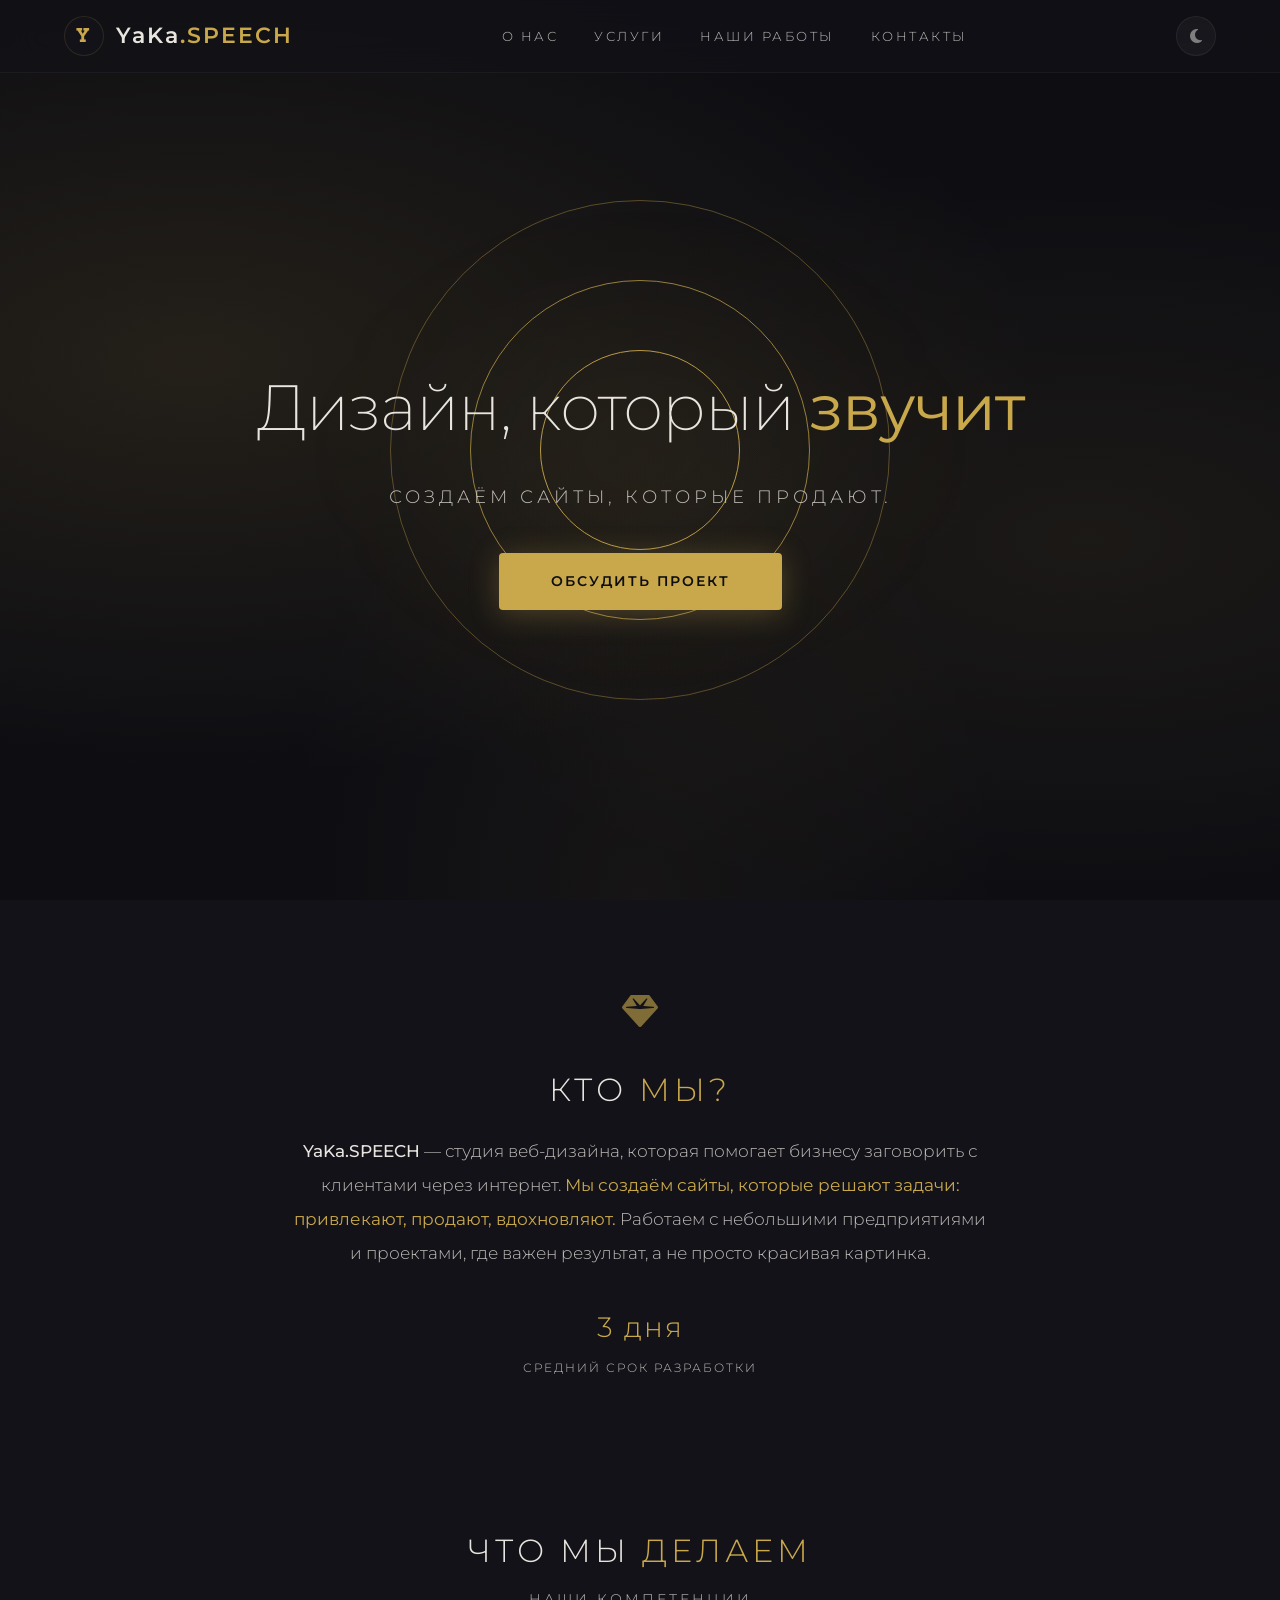
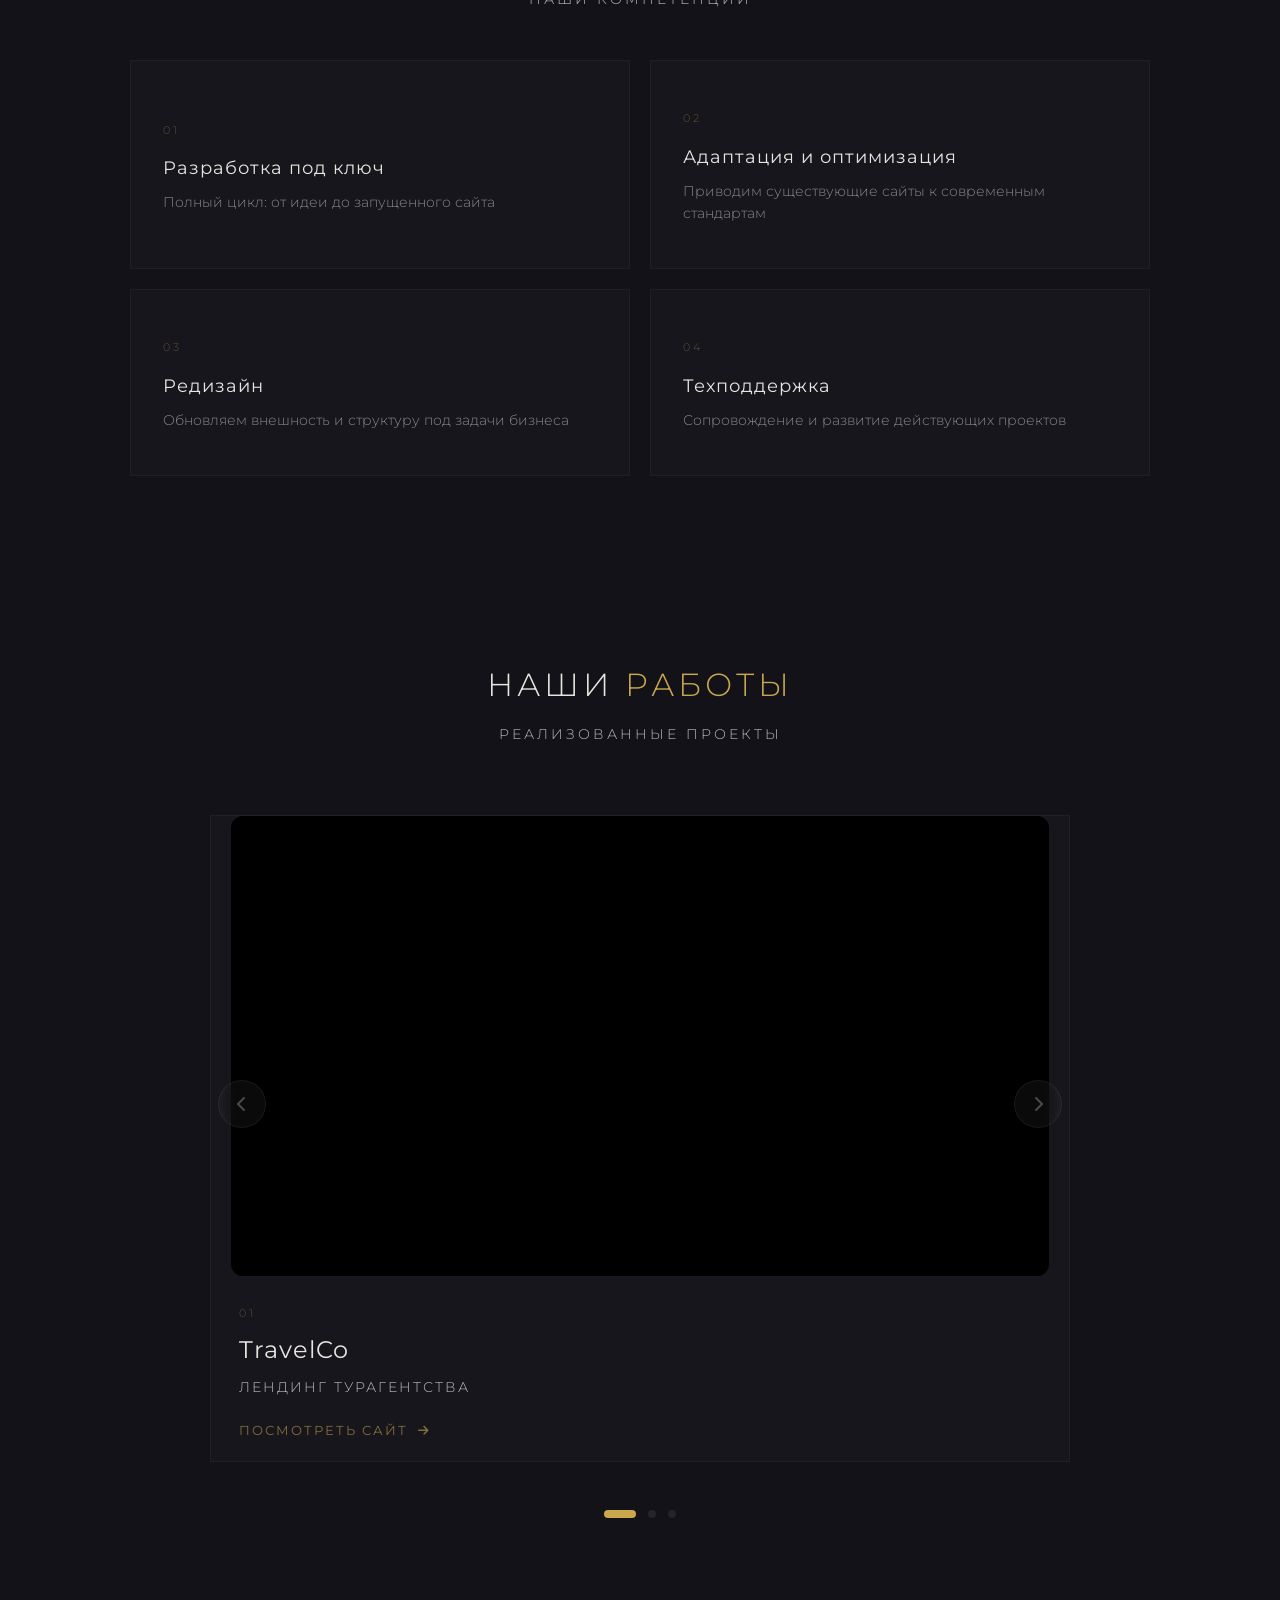
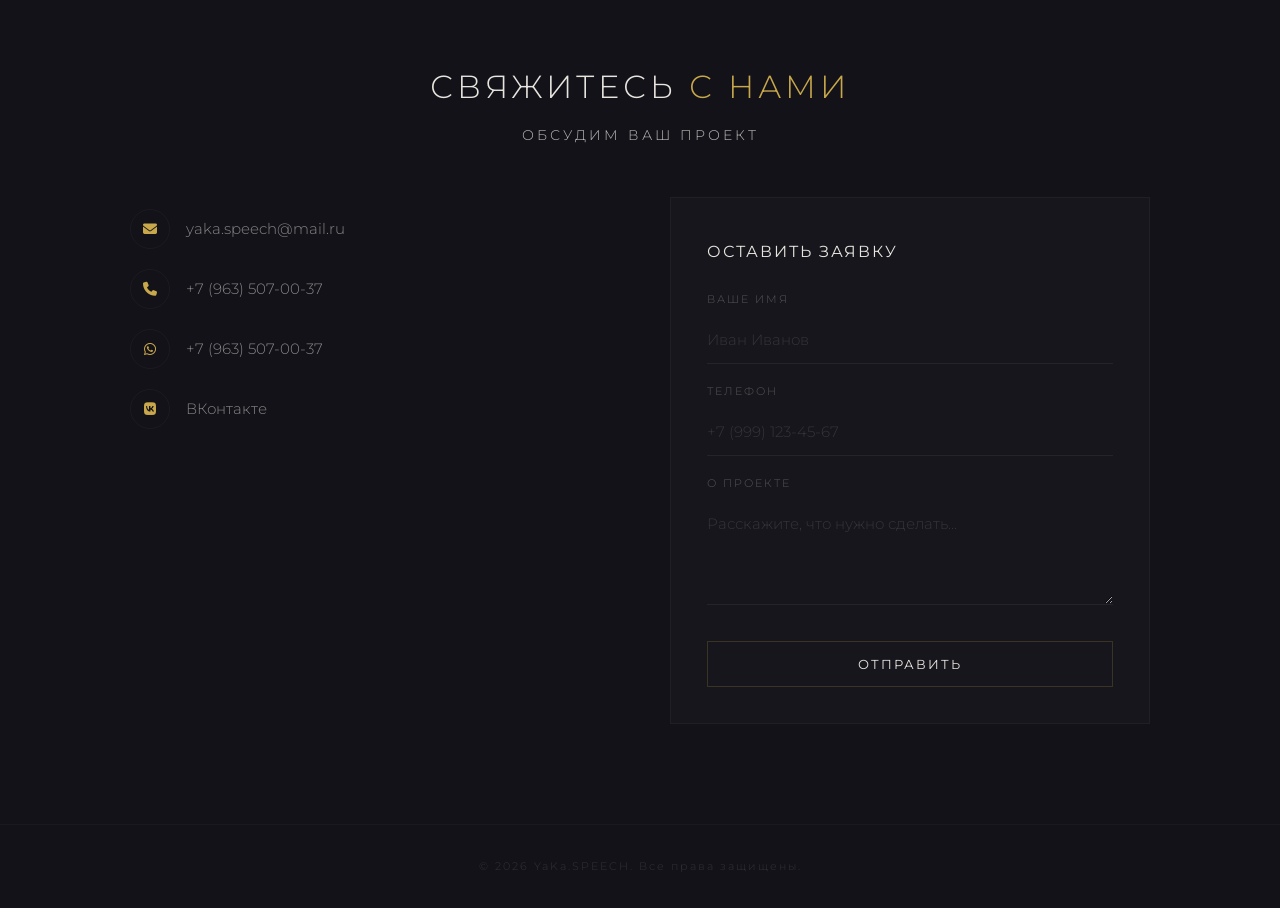
==== index.html @ 1d98a5f7 "Add files via upload" ====
<!DOCTYPE html>
<html lang="ru">
<head>
    <meta charset="utf-8">
    <meta name="viewport" content="width=device-width, initial-scale=1.0">

    <!-- ===== SEO ===== -->
    <title>YaKa.SPEECH — студия веб-разработки. Создаём сайты, которые продают.</title>
    <meta name="description" content="Разработка сайтов под ключ: лендинги, интернет-магазины, корпоративные сайты. Индивидуальный дизайн, адаптация под любые устройства. Работаем по всей России.">

    <!-- ===== FAVICON ===== -->
    <link rel="apple-touch-icon" sizes="180x180" href="apple-touch-icon.png">
    <link rel="icon" type="image/png" sizes="32x32" href="favicon-32x32.png">
    <link rel="icon" type="image/png" sizes="16x16" href="favicon-16x16.png">
    <link rel="manifest" href="site.webmanifest">
    <link rel="mask-icon" href="safari-pinned-tab.svg" color="#c9a84c">
    <meta name="msapplication-TileColor" content="#0b0b0e">
    <meta name="theme-color" content="#0b0b0e">

    <!-- ===== OPEN GRAPH ===== -->
    <meta property="og:title" content="YaKa.SPEECH — студия веб-разработки">
    <meta property="og:description" content="Создаём сайты, которые продают. Разработка под ключ, редизайн, адаптация. Работаем по всей России.">
    <meta property="og:type" content="website">
    <meta property="og:url" content="https://yakaspeech.ru">
    <meta property="og:image" content="og-image.jpg">
    <meta property="og:image:width" content="1200">
    <meta property="og:image:height" content="630">

    <!-- ===== TWITTER CARDS ===== -->
    <meta name="twitter:card" content="summary_large_image">
    <meta name="twitter:title" content="YaKa.SPEECH — студия веб-разработки">
    <meta name="twitter:description" content="Создаём сайты, которые продают. Работаем по всей России.">
    <meta name="twitter:image" content="https://placehold.co/1200x630/0b0b0e/c9a84c?text=YaKa.SPEECH">

    <!-- ===== МИКРОРАЗМЕТКА JSON-LD ===== -->
    <script type="application/ld+json">
    {
        "@context": "https://schema.org",
        "@type": "Organization",
        "name": "YaKa.SPEECH",
        "description": "Студия веб-разработки. Создаём сайты, которые продают.",
        "url": "https://yakaspeech.ru",
        "email": "yaka.speech@mail.ru",
        "telephone": "+7 (999) 123-45-67",
        "address": {
            "@type": "PostalAddress",
            "addressCountry": "RU"
        },
        "areaServed": {
            "@type": "Country",
            "name": "Россия"
        }
    }
    </script>

    <!-- ===== ПОДКЛЮЧАЕМЫЕ СТИЛИ ===== -->
    <link rel="stylesheet" href="style.css">
    <link rel="stylesheet" href="https://cdnjs.cloudflare.com/ajax/libs/font-awesome/6.4.0/css/all.min.css">
    <link href="https://fonts.googleapis.com/css2?family=Montserrat:wght@200;300;400;500;600;700&family=Arvo:wght@400;700&display=swap" rel="stylesheet">
</head>
<body>

    <!-- ===== КНОПКА "НАВЕРХ" ===== -->
    <button class="scroll-top" id="scrollTop" aria-label="Наверх">
        <i class="fas fa-chevron-up" aria-hidden="true"></i>
    </button>

    <!-- ===== НАВИГАЦИЯ ===== -->
    <header class="navbar" role="banner">
        <a href="#" class="logo" aria-label="YaKa.SPEECH — на главную">
            <span class="logo-icon" aria-hidden="true">Y</span>
            <span>YaKa<span class="accent">.SPEECH</span></span>
        </a>

        <nav aria-label="Основная навигация">
            <ul>
                <li><a href="#about">О нас</a></li>
                <li><a href="#services">Услуги</a></li>
                <li><a href="#works">Наши работы</a></li>
                <li><a href="#contact">Контакты</a></li>
            </ul>
        </nav>

        <button class="theme-toggle" id="themeToggle" aria-label="Переключить тему">
            <i class="fas fa-moon" aria-hidden="true"></i>
        </button>
    </header>

    <!-- ===== ГЕРОЙ ===== -->
    <section class="hero" aria-labelledby="hero-title">
    <!-- Декоративные кольца -->
    <span class="ring-1"></span>
    <span class="ring-2"></span>
    <span class="ring-3"></span>
    
    <!-- Контент -->
    <div class="hero-content">
        <h1 id="hero-title">Дизайн, который <span class="accent">звучит</span></h1>
        <p>Создаём сайты, которые продают.</p>
        <a href="#contact" class="btn">Обсудить проект</a>
    </div>
</section>

    <!-- ===== О НАС ===== -->
    <section id="about" aria-labelledby="about-title">
        <div class="about-icon">
            <i class="fas fa-gem" aria-hidden="true"></i>
        </div>
        <h2 id="about-title">Кто <span>мы?</span></h2>
        <p>
            <span>YaKa<span class="accent">.SPEECH</span></span> — студия веб-дизайна, которая помогает бизнесу заговорить с клиентами через интернет. <span class="highlight">Мы создаём сайты, которые решают задачи: привлекают, продают, вдохновляют.</span> Работаем с небольшими предприятиями и проектами, где важен результат, а не просто красивая картинка.
        </p>
        <div class="about-stats">
            <div class="stat-item">
                <span class="stat-number">3 дня</span>
                <span class="stat-label">средний срок разработки</span>
            </div>
        </div>
    </section>

    <!-- ===== УСЛУГИ ===== -->
    <section id="services" aria-labelledby="services-title">
        <h2 class="section-title" id="services-title">Что мы <span>делаем</span></h2>
        <p class="section-subtitle">Наши компетенции</p>

        <div class="services-grid">
            <div class="service-card">
                <span class="card-number">01</span>
                <h3>Разработка под ключ</h3>
                <p>Полный цикл: от идеи до запущенного сайта</p>
            </div>

            <div class="service-card">
                <span class="card-number">02</span>
                <h3>Адаптация и оптимизация</h3>
                <p>Приводим существующие сайты к современным стандартам</p>
            </div>

            <div class="service-card">
                <span class="card-number">03</span>
                <h3>Редизайн</h3>
                <p>Обновляем внешность и структуру под задачи бизнеса</p>
            </div>

            <div class="service-card">
                <span class="card-number">04</span>
                <h3>Техподдержка</h3>
                <p>Сопровождение и развитие действующих проектов</p>
            </div>
        </div>
    </section>

    <!-- ===== ПОРТФОЛИО ===== -->
    <section id="works" aria-labelledby="works-title">
        <h2 class="section-title" id="works-title">Наши <span>работы</span></h2>
        <p class="section-subtitle">Реализованные проекты</p>

        <div class="works-carousel-wrapper">

            <div class="works-carousel">

                <!-- Проект 1: TravelCo -->
                <div class="work-card active" data-index="0">
                    <div class="video-wrapper">
                        <video autoplay muted loop playsinline>
                            <source src="travelco.mp4?v=2" type="video/mp4">
                            <img src="tc.png" alt="TravelCo" style="width:100%;height:100%;object-fit:cover;">
                        </video>
                    </div>
                    <div class="work-content">
                        <span class="work-number">01</span>
                        <h3>TravelCo</h3>
                        <p>Лендинг турагентства</p>
                        <a href="https://travelco-sochi.netlify.app" target="_blank" rel="noopener noreferrer" class="btn-link">
                            Посмотреть сайт <i class="fas fa-arrow-right" aria-hidden="true"></i>
                        </a>
                    </div>
                </div>

                <!-- Проект 2: FitStore -->
                <div class="work-card" data-index="1">
                    <div class="video-wrapper">
                        <video autoplay muted loop playsinline>
                            <source src="fitstore.mp4?v=2" type="video/mp4">
                            <img src="fs.png" alt="FitStore" style="width:100%;height:100%;object-fit:cover;">
                        </video>
                    </div>
                    <div class="work-content">
                        <span class="work-number">02</span>
                        <h3>FitStore</h3>
                        <p>Магазин спортпита</p>
                        <a href="https://fitstore-shop.netlify.app" target="_blank" rel="noopener noreferrer" class="btn-link">
                            Посмотреть сайт <i class="fas fa-arrow-right" aria-hidden="true"></i>
                        </a>
                    </div>
                </div>

                <!-- Проект 3: EDU PRO -->
                <div class="work-card" data-index="2">
                    <div class="video-wrapper">
                        <video autoplay muted loop playsinline>
                            <source src="edupro.mp4?v=2" type="video/mp4">
                            <img src="ep.png" alt="EDU PRO" style="width:100%;height:100%;object-fit:cover;">
                        </video>
                    </div>
                    <div class="work-content">
                        <span class="work-number">03</span>
                        <h3>EDU PRO</h3>
                        <p>Онлайн-школа</p>
                        <a href="https://edupro-school.netlify.app" target="_blank" rel="noopener noreferrer" class="btn-link">
                            Посмотреть сайт <i class="fas fa-arrow-right" aria-hidden="true"></i>
                        </a>
                    </div>
                </div>

            </div>

            <button class="carousel-btn prev" aria-label="Предыдущий проект">
                <i class="fas fa-chevron-left" aria-hidden="true"></i>
            </button>
            <button class="carousel-btn next" aria-label="Следующий проект">
                <i class="fas fa-chevron-right" aria-hidden="true"></i>
            </button>

        </div>

        <div class="carousel-dots" role="tablist" aria-label="Навигация по проектам">
            <span class="dot active" data-index="0" role="tab" aria-label="Проект 1" tabindex="0"></span>
            <span class="dot" data-index="1" role="tab" aria-label="Проект 2" tabindex="0"></span>
            <span class="dot" data-index="2" role="tab" aria-label="Проект 3" tabindex="0"></span>
        </div>
    </section>

    <!-- ===== КОНТАКТЫ ===== -->
    <section id="contact" class="contact-section" aria-labelledby="contact-title">
        <h2 class="section-title" id="contact-title">Свяжитесь <span>с нами</span></h2>
        <p class="section-subtitle">Обсудим ваш проект</p>

        <div class="contact-wrapper">
            <address class="contact-info">
                <div class="contact-item">
                    <i class="fas fa-envelope" aria-hidden="true"></i>
                    <a href="mailto:yaka.speech@mail.ru">yaka.speech@mail.ru</a>
                </div>
                <div class="contact-item">
                    <i class="fas fa-phone" aria-hidden="true"></i>
                    <a href="tel:+79635070037">+7 (963) 507-00-37</a>
                </div>
                <div class="contact-item">
                    <i class="fab fa-whatsapp" aria-hidden="true"></i>
                    <a href="tel:+79635070037">+7 (963) 507-00-37</a>
                </div>
                <div class="contact-item">
                    <i class="fab fa-vk" aria-hidden="true"></i>
                    <a href="https://vk.ru/club241269877" target="_blank" rel="noopener noreferrer">ВКонтакте</a>
                </div>
            </address>

            <div class="contact-form">
                <h3>Оставить заявку</h3>
                <form action="#" method="post" data-netlify="true" novalidate>
                    <input type="hidden" name="form-name" value="contact">
                    <div class="form-group">
                        <label for="name">Ваше имя</label>
                        <input type="text" id="name" name="name" placeholder="Иван Иванов" required>
                    </div>

                    <div class="form-group">
                        <label for="phone">Телефон</label>
                        <input type="tel" id="phone" name="phone" placeholder="+7 (999) 123-45-67" required>
                    </div>

                    <div class="form-group">
                        <label for="message">О проекте</label>
                        <textarea id="message" name="message" placeholder="Расскажите, что нужно сделать..." rows="4"></textarea>
                    </div>

                    <button type="submit" class="btn" id="formSubmit">Отправить</button>
                    <p id="form-success" style="display: none;"></p>
                </form>
            </div>
        </div>
    </section>

    <!-- ===== ФУТЕР ===== -->
    <footer class="footer" role="contentinfo">
        <p>&copy; 2026 YaKa.SPEECH. Все права защищены.</p>
    </footer>

    <!-- ===== СКРИПТЫ ===== -->
    <script src="script.js"></script>
</body>
</html>
---- style.css ----
/* ============================================
   MINIMAL LUXURY — YaKa.SPEECH
   ============================================ */

/* ===== БАЗА ===== */
* {
    margin: 0;
    padding: 0;
    box-sizing: border-box;
}

html {
    scroll-behavior: smooth;
}

body {
    font-family: 'Montserrat', sans-serif;
    background: #121218;
    color: #e8e4de;
    line-height: 1.8;
    -webkit-font-smoothing: antialiased;
    transition: background 0.4s ease, color 0.4s ease;
}

::selection {
    background: #c9a84c;
    color: #121218;
}

/* ===== АНИМАЦИЯ ПОЯВЛЕНИЯ ===== */
section {
    opacity: 0;
    transform: translateY(30px);
    animation: fadeInUp 0.8s ease-out forwards;
}
section:nth-child(2) { animation-delay: 0.1s; }
section:nth-child(3) { animation-delay: 0.2s; }
section:nth-child(4) { animation-delay: 0.3s; }
section:nth-child(5) { animation-delay: 0.4s; }
section:nth-child(6) { animation-delay: 0.5s; }

@keyframes fadeInUp {
    from { opacity: 0; transform: translateY(30px); }
    to { opacity: 1; transform: translateY(0); }
}

/* ===== АКЦЕНТЫ ===== */
.accent {
    color: #c9a84c;
}
.section-title span {
    color: #c9a84c;
}
.section-subtitle {
    font-size: 14px;
    color: rgba(232, 228, 222, 0.3);
    font-weight: 300;
    letter-spacing: 3px;
    margin-bottom: 48px;
    text-transform: uppercase;
    text-align: center;
}

/* ===== КНОПКА "НАВЕРХ" ===== */
.scroll-top {
    position: fixed;
    bottom: 30px;
    right: 30px;
    width: 48px;
    height: 48px;
    border-radius: 50%;
    background: rgba(201, 168, 76, 0.1);
    border: 1px solid rgba(201, 168, 76, 0.2);
    color: #c9a84c;
    font-size: 18px;
    cursor: pointer;
    z-index: 999;
    opacity: 0;
    visibility: hidden;
    transition: all 0.4s ease;
    backdrop-filter: blur(12px);
    display: flex;
    align-items: center;
    justify-content: center;
}
.scroll-top.visible {
    opacity: 1;
    visibility: visible;
}
.scroll-top:hover {
    background: rgba(201, 168, 76, 0.2);
    border-color: #c9a84c;
    transform: translateY(-4px);
    box-shadow: 0 8px 30px rgba(201, 168, 76, 0.15);
}

/* ===== ПЕРЕКЛЮЧАТЕЛЬ ТЕМЫ ===== */
.theme-toggle {
    background: rgba(255, 255, 255, 0.04);
    border: 1px solid rgba(255, 255, 255, 0.06);
    color: rgba(232, 228, 222, 0.5);
    width: 40px;
    height: 40px;
    border-radius: 50%;
    cursor: pointer;
    font-size: 16px;
    transition: all 0.4s ease;
    display: flex;
    align-items: center;
    justify-content: center;
    flex-shrink: 0;
}
.theme-toggle:hover {
    border-color: rgba(201, 168, 76, 0.2);
    color: #e8e4de;
}

/* ===== НАВИГАЦИЯ ===== */
.navbar {
    display: flex;
    justify-content: space-between;
    align-items: center;
    padding: 16px 64px;
    background: rgba(18, 18, 24, 0.5);
    backdrop-filter: blur(20px);
    -webkit-backdrop-filter: blur(20px);
    border-bottom: 1px solid rgba(255, 255, 255, 0.04);
    position: fixed;
    width: 100%;
    top: 0;
    z-index: 1000;
    transition: all 0.4s ease;
}
.navbar.scrolled {
    background: rgba(18, 18, 24, 0.8);
    backdrop-filter: blur(24px);
    -webkit-backdrop-filter: blur(24px);
    border-bottom: 1px solid rgba(201, 168, 76, 0.06);
    box-shadow: 0 4px 40px rgba(0, 0, 0, 0.3);
}

.logo {
    font-size: 22px;
    font-weight: 300;
    color: #e8e4de;
    text-decoration: none;
    display: flex;
    align-items: center;
    gap: 12px;
    letter-spacing: 2px;
}
.logo-icon {
    display: flex;
    align-items: center;
    justify-content: center;
    width: 40px;
    height: 40px;
    background: #121218;
    border-radius: 50%;
    border: 1px solid rgba(201, 168, 76, 0.15);
    font-family: 'Arvo', serif;
    font-size: 18px;
    font-weight: 700;
    color: #c9a84c;
    transition: all 0.3s ease;
    flex-shrink: 0;
}
.logo-icon:hover {
    border-color: rgba(201, 168, 76, 0.4);
    transform: scale(1.05);
}
.logo span {
    font-weight: 600;
}

.navbar ul {
    display: flex;
    list-style: none;
    gap: 36px;
}
.navbar ul li a {
    text-decoration: none;
    color: rgba(232, 228, 222, 0.8);
    font-weight: 300;
    font-size: 13px;
    letter-spacing: 2.5px;
    text-transform: uppercase;
    transition: all 0.3s ease;
    position: relative;
}
.navbar ul li a:hover {
    color: #e8e4de;
}
.navbar ul li a::after {
    content: '';
    position: absolute;
    bottom: -4px;
    left: 50%;
    transform: translateX(-50%);
    width: 0;
    height: 1px;
    background: #c9a84c;
    transition: width 0.3s ease;
}
.navbar ul li a:hover::after {
    width: 100%;
}

/* ===== ГЕРОЙ ===== */
.hero {
    min-height: 100vh;
    display: flex;
    flex-direction: column;
    justify-content: center;
    align-items: center;
    text-align: center;
    padding: 140px 20px 80px;
    position: relative;
    overflow: hidden;
    background: 
        radial-gradient(ellipse at 15% 40%, rgba(201, 168, 76, 0.12) 0%, transparent 55%),
        radial-gradient(ellipse at 85% 60%, rgba(201, 168, 76, 0.08) 0%, transparent 50%),
        radial-gradient(ellipse at 50% 100%, rgba(201, 168, 76, 0.05) 0%, transparent 40%),
        #0d0d12;
}

.hero::before {
    content: '';
    position: absolute;
    top: 50%;
    left: 50%;
    transform: translate(-50%, -50%);
    width: 600px;
    height: 350px;
    background: radial-gradient(ellipse, rgba(201, 168, 76, 0.08) 0%, rgba(201, 168, 76, 0.02) 40%, transparent 70%);
    border-radius: 50%;
    filter: blur(80px);
    z-index: 0;
    animation: heroGlow 6s ease-in-out infinite alternate;
}

@keyframes heroGlow {
    0% { transform: translate(-50%, -50%) scale(1); opacity: 0.5; }
    100% { transform: translate(-50%, -50%) scale(1.5); opacity: 1; }
}

.hero .ring-1,
.hero .ring-2,
.hero .ring-3 {
    position: absolute;
    top: 50%;
    left: 50%;
    transform: translate(-50%, -50%);
    border-radius: 50%;
    z-index: 0;
    pointer-events: none;
}
.hero .ring-1 {
    width: 200px;
    height: 200px;
    border: 1px solid rgba(201, 168, 76, 0.897);
    animation: ringPulse 8s ease-in-out infinite;
}
.hero .ring-2 {
    width: 340px;
    height: 340px;
    border: 1px solid rgba(201, 168, 76, 0.711);
    animation: ringPulse 12s ease-in-out infinite reverse;
}
.hero .ring-3 {
    width: 500px;
    height: 500px;
    border: 1px solid rgba(201, 168, 76, 0.377);
    animation: ringPulse 16s ease-in-out infinite;
}

@keyframes ringPulse {
    0% { transform: translate(-50%, -50%) scale(0.85); opacity: 0.3; }
    50% { transform: translate(-50%, -50%) scale(1.15); opacity: 0.8; }
    100% { transform: translate(-50%, -50%) scale(0.85); opacity: 0.3; }
}

.hero-content {
    position: relative;
    z-index: 1;
}
.hero h1 {
    font-size: 64px;
    font-weight: 200;
    color: #e8e4de;
    margin-bottom: 16px;
    letter-spacing: -1px;
}
.hero h1 .accent {
    font-weight: 400;
    color: #c9a84c;
}
.hero p {
    font-size: 18px;
    color: rgba(232, 228, 222, 0.8);
    font-weight: 300;
    letter-spacing: 4px;
    text-transform: uppercase;
    margin-bottom: 40px;
}
.hero .btn {
    display: inline-block;
    padding: 16px 52px;
    background: #c9a84c;
    color: #0d0d12;
    text-decoration: none;
    font-weight: 600;
    letter-spacing: 2px;
    font-size: 14px;
    text-transform: uppercase;
    transition: all 0.4s ease;
    border: none;
    cursor: pointer;
    border-radius: 4px;
    box-shadow: 0 4px 30px rgba(201, 168, 76, 0.3);
}

.hero .btn:hover {
    background: #dbb95c;
    color: #0d0d12;
    transform: translateY(-3px);
    box-shadow: 0 8px 50px rgba(201, 168, 76, 0.45);
}

/* ===== О НАС ===== */
#about {
    max-width: 780px;
    margin: 0 auto;
    padding: 80px 40px 60px;
    text-align: center;
}
.about-icon {
    font-size: 36px;
    color: #c9a84c;
    margin-bottom: 16px;
    opacity: 0.6;
}
#about h2 {
    font-size: 32px;
    font-weight: 300;
    color: #e8e4de;
    margin-bottom: 16px;
    letter-spacing: 4px;
    text-transform: uppercase;
}
#about h2 span {
    color: #c9a84c;
}
#about p {
    font-size: 17px;
    color: rgba(232, 228, 222, 0.8);
    font-weight: 300;
    line-height: 2;
}
#about p span {
    font-weight: 500;
    color: #e8e4de;
}
#about .highlight {
    color: #c9a84c;
    font-weight: 400;
}
.section-subtitle {
    color: rgba(232, 228, 222, 0.8);
}
.about-stats {
    display: flex;
    justify-content: center;
    gap: 60px;
    margin-top: 32px;
}
.stat-item {
    text-align: center;
}
.stat-number {
    display: block;
    font-size: 28px;
    font-weight: 300;
    color: #c9a84c;
    letter-spacing: 2px;
}
.stat-label {
    font-size: 12px;
    color: rgba(232, 228, 222, 0.8);
    letter-spacing: 2px;
    text-transform: uppercase;
    font-weight: 300;
}

/* ===== УСЛУГИ ===== */
#services {
    padding: 80px 40px 100px;
    max-width: 1100px;
    margin: 0 auto;
    text-align: center;
}
#services .section-title {
    font-size: 32px;
    font-weight: 300;
    color: #e8e4de;
    letter-spacing: 4px;
    text-transform: uppercase;
    margin-bottom: 8px;
}
.services-grid {
    display: grid;
    grid-template-columns: 1fr 1fr;
    gap: 20px;
    max-width: 1100px;
    margin: 0 auto;
}
.service-card {
    background: rgba(255, 255, 255, 0.02);
    border: 1px solid rgba(255, 255, 255, 0.04);
    padding: 48px 32px 44px;
    text-align: left;
    transition: all 0.5s ease;
    position: relative;
    min-height: 180px;
    display: flex;
    flex-direction: column;
    justify-content: center;
}
.service-card::before {
    content: '';
    position: absolute;
    top: 0;
    left: 0;
    width: 0;
    height: 1px;
    background: #c9a84c;
    transition: width 0.5s ease;
}
.service-card:hover::before {
    width: 60px;
}
.service-card:hover {
    background: rgba(255, 255, 255, 0.04);
    border-color: rgba(201, 168, 76, 0.12);
    transform: translateY(-4px);
}
.service-card .card-number {
    font-size: 11px;
    color: rgba(201, 168, 76, 0.4);
    font-weight: 300;
    letter-spacing: 3px;
    margin-bottom: 12px;
    font-family: 'Montserrat', sans-serif;
}
.service-card h3 {
    font-size: 18px;
    font-weight: 400;
    color: #e8e4de;
    margin-bottom: 6px;
    letter-spacing: 1px;
}
.service-card p {
    font-size: 14px;
    color: rgba(232, 228, 222, 0.55);
    font-weight: 300;
    margin: 0;
    line-height: 1.6;
}

/* ===== ПОРТФОЛИО ===== */
#works {
    padding: 80px 40px 60px;
    text-align: center;
    max-width: 900px;
    margin: 0 auto;
}
#works .section-title {
    font-size: 32px;
    font-weight: 300;
    color: #e8e4de;
    letter-spacing: 4px;
    text-transform: uppercase;
    margin-bottom: 8px;
}
.works-carousel-wrapper {
    position: relative;
    overflow: hidden;
    padding: 20px 0;
    margin: 0 -20px;
}
.works-carousel {
    display: flex;
    transition: transform 0.6s cubic-bezier(0.23, 1, 0.32, 1);
    will-change: transform;
}
.work-card {
    min-width: 100%;
    background: rgba(255, 255, 255, 0.02);
    border: 1px solid rgba(255, 255, 255, 0.04);
    overflow: hidden;
    flex-shrink: 0;
    transition: all 0.5s ease;
    padding: 0 20px;
}
.work-card:hover {
    border-color: rgba(201, 168, 76, 0.12);
}
.video-wrapper {
    width: 100%;
    padding-top: 56.25%;
    position: relative;
    background: #000;
    overflow: hidden;
    border-radius: 12px;
}
.video-wrapper video,
.video-wrapper img {
    position: absolute;
    top: 0;
    left: 0;
    width: 100%;
    height: 100%;
    object-fit: cover;
}
.work-content {
    padding: 28px 8px 16px;
    text-align: left;
}
.work-number {
    font-size: 11px;
    color: rgba(201, 168, 76, 0.4);
    font-weight: 300;
    letter-spacing: 3px;
    text-transform: uppercase;
    display: block;
    margin-bottom: 4px;
}
.work-content h3 {
    font-size: 24px;
    font-weight: 400;
    color: #e8e4de;
    margin: 0 0 4px;
    letter-spacing: 1px;
}
.work-content p {
    font-size: 14px;
    color: rgba(232, 228, 222, 0.8);
    font-weight: 300;
    margin: 0 0 16px;
    letter-spacing: 2px;
    text-transform: uppercase;
}
.btn-link {
    display: inline-flex;
    align-items: center;
    gap: 10px;
    color: rgba(201, 168, 76, 0.6);
    font-size: 13px;
    font-weight: 400;
    text-decoration: none;
    letter-spacing: 2px;
    text-transform: uppercase;
    transition: all 0.3s ease;
}
.btn-link i {
    font-size: 12px;
    transition: transform 0.3s ease;
}
.btn-link:hover {
    color: #c9a84c;
}
.btn-link:hover i {
    transform: translateX(6px);
}

.carousel-btn {
    position: absolute;
    top: 45%;
    transform: translateY(-50%);
    background: rgba(255, 255, 255, 0.04);
    border: 1px solid rgba(255, 255, 255, 0.06);
    width: 48px;
    height: 48px;
    border-radius: 50%;
    font-size: 16px;
    cursor: pointer;
    transition: all 0.4s ease;
    z-index: 10;
    display: flex;
    align-items: center;
    justify-content: center;
    color: rgba(232, 228, 222, 0.3);
    backdrop-filter: blur(10px);
}
.carousel-btn:hover {
    border-color: rgba(201, 168, 76, 0.3);
    color: #e8e4de;
    background: rgba(201, 168, 76, 0.08);
}
.carousel-btn.prev {
    left: 8px;
}
.carousel-btn.next {
    right: 8px;
}

.carousel-dots {
    display: flex;
    justify-content: center;
    gap: 12px;
    margin-top: 28px;
}
.carousel-dots .dot {
    width: 8px;
    height: 8px;
    border-radius: 50%;
    background: rgba(255, 255, 255, 0.08);
    cursor: pointer;
    transition: all 0.5s ease;
}
.carousel-dots .dot.active {
    background: #c9a84c;
    width: 32px;
    border-radius: 4px;
}
.carousel-dots .dot:hover {
    background: rgba(201, 168, 76, 0.3);
}

/* ===== КОНТАКТЫ ===== */
.contact-section {
    padding: 80px 40px 100px;
    max-width: 1100px;
    margin: 0 auto;
}
.contact-section .section-title {
    font-size: 32px;
    font-weight: 300;
    color: #e8e4de;
    letter-spacing: 4px;
    text-transform: uppercase;
    text-align: center;
    margin-bottom: 8px;
}
.contact-wrapper {
    display: grid;
    grid-template-columns: 1fr 1fr;
    gap: 60px;
    margin-top: 40px;
    align-items: start;
}
.contact-info {
    display: flex;
    flex-direction: column;
    gap: 20px;
    padding-top: 12px;
    font-style: normal;
}
.contact-info a {
    color: rgba(232, 228, 222, 0.55);
    text-decoration: none;
    transition: color 0.3s ease;
}
.contact-info a:hover {
    color: #e8e4de;
}
.contact-item {
    display: flex;
    align-items: center;
    gap: 16px;
    font-size: 15px;
    color: rgba(232, 228, 222, 0.55);
    font-weight: 300;
    transition: all 0.3s ease;
}
.contact-item:hover {
    color: #e8e4de;
}
.contact-item i {
    width: 40px;
    height: 40px;
    border: 1px solid rgba(255, 255, 255, 0.04);
    border-radius: 50%;
    display: flex;
    align-items: center;
    justify-content: center;
    font-size: 14px;
    color: #c9a84c;
    flex-shrink: 0;
    transition: all 0.3s ease;
}
.contact-item:hover i {
    border-color: rgba(201, 168, 76, 0.15);
}

.contact-form {
    background: rgba(255, 255, 255, 0.02);
    border: 1px solid rgba(255, 255, 255, 0.04);
    padding: 40px 36px 36px;
}
.contact-form h3 {
    font-size: 16px;
    font-weight: 400;
    color: #e8e4de;
    margin-bottom: 24px;
    letter-spacing: 2px;
    text-transform: uppercase;
}
.form-group {
    margin-bottom: 18px;
}
.form-group label {
    display: block;
    font-size: 11px;
    color: rgba(232, 228, 222, 0.3);
    font-weight: 300;
    letter-spacing: 2px;
    text-transform: uppercase;
    margin-bottom: 6px;
}
.form-group input,
.form-group textarea {
    width: 100%;
    padding: 14px 0;
    background: transparent;
    border: none;
    border-bottom: 1px solid rgba(255, 255, 255, 0.06);
    font-size: 15px;
    font-weight: 300;
    color: #e8e4de;
    font-family: 'Montserrat', sans-serif;
    transition: all 0.4s ease;
}
.form-group input::placeholder,
.form-group textarea::placeholder {
    color: rgba(232, 228, 222, 0.15);
}
.form-group input:focus,
.form-group textarea:focus {
    outline: none;
    border-bottom-color: rgba(201, 168, 76, 0.3);
}
.form-group textarea {
    min-height: 80px;
    resize: vertical;
}
.contact-form .btn {
    width: 100%;
    padding: 14px;
    background: transparent;
    border: 1px solid rgba(201, 168, 76, 0.2);
    color: #e8e4de;
    font-size: 13px;
    font-weight: 400;
    letter-spacing: 2px;
    text-transform: uppercase;
    cursor: pointer;
    transition: all 0.4s ease;
    font-family: 'Montserrat', sans-serif;
    margin-top: 8px;
}
.contact-form .btn:hover {
    background: #c9a84c;
    color: #121218;
    border-color: #c9a84c;
}
#form-success {
    color: #c9a84c;
    text-align: center;
    margin-top: 16px;
    font-size: 14px;
    font-weight: 400;
    letter-spacing: 1px;
    display: none;
    padding: 12px;
    border: 1px solid rgba(201, 168, 76, 0.2);
    border-radius: 8px;
    background: rgba(201, 168, 76, 0.04);
}

/* ===== ФУТЕР ===== */
.footer {
    text-align: center;
    padding: 32px 20px;
    border-top: 1px solid rgba(255, 255, 255, 0.03);
}
.footer p {
    color: rgba(232, 228, 222, 0.15);
    font-size: 11px;
    font-weight: 300;
    letter-spacing: 2px;
}

/* ============================================
   СВЕТЛАЯ ТЕМА
   ============================================ */
body.light-theme {
    background: #e8e4de;
    color: #1a1a1e;
}
body.light-theme .accent {
    color: #a07c2e;
}
body.light-theme .section-title {
    color: #1a1a1e;
}
body.light-theme .section-title span {
    color: #a07c2e;
}
body.light-theme .section-subtitle {
    color: #1a1a1e;
}
body.light-theme .navbar {
    background: rgba(240, 237, 232, 0.9);
    backdrop-filter: blur(20px);
    border-bottom-color: rgba(26, 26, 30, 0.06);
}
body.light-theme .navbar.scrolled {
    background: rgba(240, 237, 232, 0.8);
    border-bottom-color: rgba(160, 124, 46, 0.08);
}
body.light-theme .logo {
    color: #1a1a1e;
}
body.light-theme .logo-icon {
    background: #000000;
    border-color: rgba(160, 124, 46, 0.2);
    color: #a07c2e;
}
body.light-theme .navbar ul li a {
    color: #1a1a1e;
}
body.light-theme .navbar ul li a:hover {
    color: #a07c2e;
}
body.light-theme .navbar ul li a::after {
    background: #a07c2e;
}
body.light-theme .theme-toggle {
    border-color: rgba(26, 26, 30, 0.08);
    color: #1a1a1e;
}
body.light-theme .theme-toggle:hover {
    border-color: rgba(160, 124, 46, 0.3);
    color: #a07c2e;
}
body.light-theme .hero {
    background: 
        radial-gradient(ellipse at 15% 40%, rgba(160, 124, 46, 0.08) 0%, transparent 55%),
        radial-gradient(ellipse at 85% 60%, rgba(160, 124, 46, 0.05) 0%, transparent 50%),
        #f0ede8;
}
body.light-theme .hero::before {
    background: radial-gradient(ellipse, rgba(160, 124, 46, 0.06) 0%, transparent 70%);
}
body.light-theme .hero h1 {
    color: #1a1a1e;
}
body.light-theme .hero p {
    color: #1a1a1e;
}
body.light-theme .hero .btn {
    background: #a07c2e;
    color: #f0ede8;
    box-shadow: 0 4px 30px rgba(160, 124, 46, 0.3);
}

body.light-theme .hero .btn:hover {
    background: #b8923a;
    color: #f0ede8;
    box-shadow: 0 8px 50px rgba(160, 124, 46, 0.45);
}
body.light-theme .hero .ring-1 {
    border-color: rgba(160, 124, 46, 0.925);
}
body.light-theme .hero .ring-2 {
    border-color: rgba(160, 124, 46, 0.789);
}
body.light-theme .hero .ring-3 {
    border-color: rgba(160, 124, 46, 0.527);
}
body.light-theme #about h2 {
    color: #1a1a1e;
}
body.light-theme #about h2 span {
    color: #a07c2e;
}
body.light-theme #about p {
    color: #1a1a1e;
}
body.light-theme #about p span {
    color: #1a1a1e;
}
body.light-theme #about .highlight {
    color: #a07c2e;
}
body.light-theme .stat-number {
    color: #a07c2e;
}
body.light-theme .stat-label {
    color: #1a1a1e;
}
body.light-theme .about-icon {
    color: #a07c2e;
}
body.light-theme .service-card {
    background: rgba(255, 255, 255, 0.3);
    border-color: rgba(26, 26, 30, 0.2);
}
body.light-theme .service-card:hover {
    background: #ffffff;
    border-color: rgba(160, 124, 46, 0.9);
}
body.light-theme #services .section-title {
    color: #1a1a1e;
}
body.light-theme #services .section-title span {
    color: #a07c2e;
}
body.light-theme .service-card h3 {
    color: #1a1a1e;
}
body.light-theme .service-card p {
    color: #1a1a1e;
}
body.light-theme .service-card .card-number {
    color: #a07c2e;
}
body.light-theme .service-card::before {
    background: #a07c2e;
}
body.light-theme .work-card {
    background: rgba(255, 255, 255, 0.6);
    border-color: rgba(26, 26, 30, 0.06);
}
body.light-theme .work-card:hover {
    border-color: rgba(160, 124, 46, 0.15);
}
body.light-theme #works .section-title {
    color: #1a1a1e;
}
body.light-theme #works .section-title span {
    color: #a07c2e;
}
body.light-theme .work-content h3 {
    color: #1a1a1e;
}
body.light-theme .work-content p {
    color: #1a1a1e;
}
body.light-theme .work-number {
    color: #a07c2e;
}
body.light-theme .btn-link {
    color: #a07c2e;
}
body.light-theme .btn-link:hover {
    color: #7a5f23;
}
body.light-theme .carousel-btn {
    border-color: rgba(26, 26, 30, 0.06);
    color: #1a1a1e;
}
body.light-theme .carousel-btn:hover {
    border-color: rgba(160, 124, 46, 0.25);
    color: #a07c2e;
    background: rgba(160, 124, 46, 0.06);
}
body.light-theme .carousel-dots .dot {
    background: rgba(26, 26, 30, 0.1);
}
body.light-theme .carousel-dots .dot.active {
    background: #a07c2e;
}
body.light-theme .contact-info a {
    color: #1a1a1e;
}
body.light-theme .contact-info a:hover {
    color: #a07c2e;
}
body.light-theme .contact-item {
    color: #1a1a1e;
}
body.light-theme .contact-item:hover {
    color: #a07c2e;
}
body.light-theme .contact-item i {
    border-color: rgba(26, 26, 30, 0.06);
    color: #a07c2e;
}
body.light-theme .contact-item:hover i {
    border-color: rgba(160, 124, 46, 0.2);
}
body.light-theme .contact-form {
    background: rgba(255, 255, 255, 0.6);
    border-color: rgba(26, 26, 30, 0.06);
}
body.light-theme .contact-form h3 {
    color: #1a1a1e;
}
body.light-theme .contact-form .form-group label {
    color: #1a1a1e;
}
body.light-theme .contact-form .form-group input,
body.light-theme .contact-form .form-group textarea {
    color: #1a1a1e;
    border-bottom-color: rgba(26, 26, 30, 0.5);
}
body.light-theme .contact-form .form-group input::placeholder,
body.light-theme .contact-form .form-group textarea::placeholder {
    color: rgba(26, 26, 30, 0.4);
}
body.light-theme .contact-form .form-group input:focus,
body.light-theme .contact-form .form-group textarea:focus {
    border-bottom-color: rgba(160, 124, 46, 0.35);
}
body.light-theme .contact-form .btn {
    border-color: rgba(160, 124, 46, 0.9);
    color: #1a1a1e;
}
body.light-theme .contact-form .btn:hover {
    background: #a07c2e;
    color: #f0ede8;
    border-color: #a07c2e;
}
body.light-theme #form-success {
    color: #a07c2e;
    border-color: rgba(160, 124, 46, 0.2);
    background: rgba(160, 124, 46, 0.05);
}
body.light-theme .footer {
    border-top-color: rgba(26, 26, 30, 0.3);
}
body.light-theme .footer p {
    color: #1a1a1e;
}
body.light-theme .scroll-top {
    background: rgba(160, 124, 46, 0.1);
    border-color: rgba(160, 124, 46, 0.2);
    color: #a07c2e;
}
body.light-theme .scroll-top:hover {
    background: rgba(160, 124, 46, 0.2);
    border-color: #a07c2e;
}
/* ============================================
   АДАПТИВ
   ============================================ */

/* Планшеты и маленькие ноутбуки */
@media (max-width: 992px) {
    .navbar {
        padding: 14px 30px;
    }
    .contact-wrapper {
        grid-template-columns: 1fr;
        gap: 40px;
    }
    #services,
    #works,
    .contact-section {
        padding: 60px 24px;
    }
    #about {
        padding: 60px 30px;
    }
    .about-stats {
        gap: 40px;
    }
    .stat-number {
        font-size: 24px;
    }
    .hero h1 {
        font-size: 48px;
    }
    .hero::before {
        width: 450px;
        height: 280px;
    }
    .hero .ring-1 { width: 160px; height: 160px; }
    .hero .ring-2 { width: 280px; height: 280px; }
    .hero .ring-3 { width: 420px; height: 420px; }
}

/* Планшеты вертикальные */
@media (max-width: 768px) {
    .navbar {
        padding: 12px 20px;
        flex-wrap: wrap;
        gap: 10px;
    }
    .navbar ul {
        gap: 16px;
    }
    .navbar ul li a {
        font-size: 10px;
        letter-spacing: 1.5px;
    }
    .logo {
        font-size: 18px;
    }
    .logo-icon {
        width: 34px;
        height: 34px;
        font-size: 15px;
    }
    .hero h1 {
        font-size: 34px;
    }
    .hero p {
        font-size: 14px;
        letter-spacing: 2px;
    }
    .hero .btn {
        padding: 12px 36px;
        font-size: 12px;
    }
    .hero::before {
        width: 350px;
        height: 220px;
        filter: blur(60px);
    }
    .hero .ring-1 { width: 130px; height: 130px; }
    .hero .ring-2 { width: 220px; height: 220px; }
    .hero .ring-3 { width: 340px; height: 340px; }
    .services-grid {
        gap: 12px;
    }
    .service-card {
        padding: 32px 20px 28px;
        min-height: 140px;
    }
    .service-card h3 {
        font-size: 15px;
    }
    .service-card p {
        font-size: 12px;
    }
    .section-title {
        font-size: 26px;
        letter-spacing: 2px;
    }
    .contact-form {
        padding: 28px 20px 24px;
    }
    .works-carousel-wrapper {
        margin: 0 -8px;
    }
    .work-card {
        padding: 0 8px;
    }
    .work-content h3 {
        font-size: 20px;
    }
    .carousel-btn {
        width: 40px;
        height: 40px;
        font-size: 14px;
    }
    .carousel-btn.prev {
        left: 4px;
    }
    .carousel-btn.next {
        right: 4px;
    }
    .about-stats {
        gap: 30px;
        flex-wrap: wrap;
    }
    .stat-number {
        font-size: 22px;
    }
    .scroll-top {
        width: 40px;
        height: 40px;
        font-size: 15px;
        bottom: 20px;
        right: 20px;
    }
    #about {
        padding: 50px 24px;
    }
}

/* Телефоны */
@media (max-width: 576px) {
    .navbar {
        flex-direction: column;
        gap: 8px;
        padding: 10px 16px;
    }
    .navbar ul {
        gap: 12px;
        flex-wrap: wrap;
        justify-content: center;
    }
    .navbar ul li a {
        font-size: 9px;
        letter-spacing: 1px;
    }
    .logo {
        font-size: 16px;
        gap: 8px;
    }
    .logo-icon {
        width: 30px;
        height: 30px;
        font-size: 13px;
    }
    .hero {
        padding: 120px 16px 60px;
    }
    .hero h1 {
        font-size: 28px;
    }
    .hero p {
        font-size: 12px;
        letter-spacing: 1.5px;
        margin-bottom: 28px;
    }
    .hero .btn {
        padding: 10px 28px;
        font-size: 11px;
        letter-spacing: 1.5px;
    }
    .hero::before {
        width: 280px;
        height: 160px;
        filter: blur(40px);
    }
    .hero .ring-1 { width: 100px; height: 100px; }
    .hero .ring-2 { width: 170px; height: 170px; }
    .hero .ring-3 { width: 260px; height: 260px; }
    #about {
        padding: 40px 16px;
    }
    #about h2 {
        font-size: 24px;
        letter-spacing: 2px;
    }
    #about p {
        font-size: 15px;
    }
    .about-icon {
        font-size: 28px;
    }
    .about-stats {
        gap: 20px;
        flex-direction: column;
        align-items: center;
    }
    .stat-number {
        font-size: 20px;
    }
    .stat-label {
        font-size: 10px;
    }
    .services-grid {
        grid-template-columns: 1fr 1fr;
        gap: 10px;
    }
    .service-card {
        padding: 20px 14px 16px;
        min-height: 100px;
    }
    .service-card h3 {
        font-size: 13px;
        letter-spacing: 0.5px;
    }
    .service-card p {
        font-size: 11px;
    }
    .service-card .card-number {
        font-size: 9px;
        margin-bottom: 6px;
    }
    #services,
    #works,
    .contact-section {
        padding: 40px 12px;
    }
    .section-title {
        font-size: 22px;
        letter-spacing: 1.5px;
    }
    .section-subtitle {
        font-size: 11px;
        letter-spacing: 2px;
        margin-bottom: 28px;
    }
    .works-carousel-wrapper {
        margin: 0 -4px;
        padding: 8px 0;
    }
    .work-card {
        padding: 0 4px;
    }
    .work-content h3 {
        font-size: 17px;
    }
    .work-content p {
        font-size: 11px;
        letter-spacing: 1.5px;
    }
    .work-number {
        font-size: 9px;
        letter-spacing: 2px;
    }
    .btn-link {
        font-size: 11px;
        letter-spacing: 1.5px;
        gap: 6px;
    }
    .carousel-btn {
        width: 32px;
        height: 32px;
        font-size: 11px;
        background: rgba(18, 18, 24, 0.7);
        border: 1px solid rgba(255, 255, 255, 0.04);
    }
    .carousel-btn.prev {
        left: 2px;
    }
    .carousel-btn.next {
        right: 2px;
    }
    .carousel-dots {
        gap: 8px;
        margin-top: 20px;
    }
    .carousel-dots .dot {
        width: 6px;
        height: 6px;
    }
    .carousel-dots .dot.active {
        width: 20px;
    }
    .contact-item {
        font-size: 13px;
        gap: 12px;
    }
    .contact-item i {
        width: 34px;
        height: 34px;
        font-size: 12px;
    }
    .contact-form {
        padding: 24px 16px 20px;
    }
    .contact-form .btn {
        font-size: 11px;
        padding: 12px;
    }
    .contact-form h3 {
        font-size: 14px;
        letter-spacing: 1.5px;
    }
    .footer p {
        font-size: 10px;
        letter-spacing: 1.5px;
    }
    .scroll-top {
        width: 36px;
        height: 36px;
        font-size: 13px;
        bottom: 16px;
        right: 16px;
    }
}
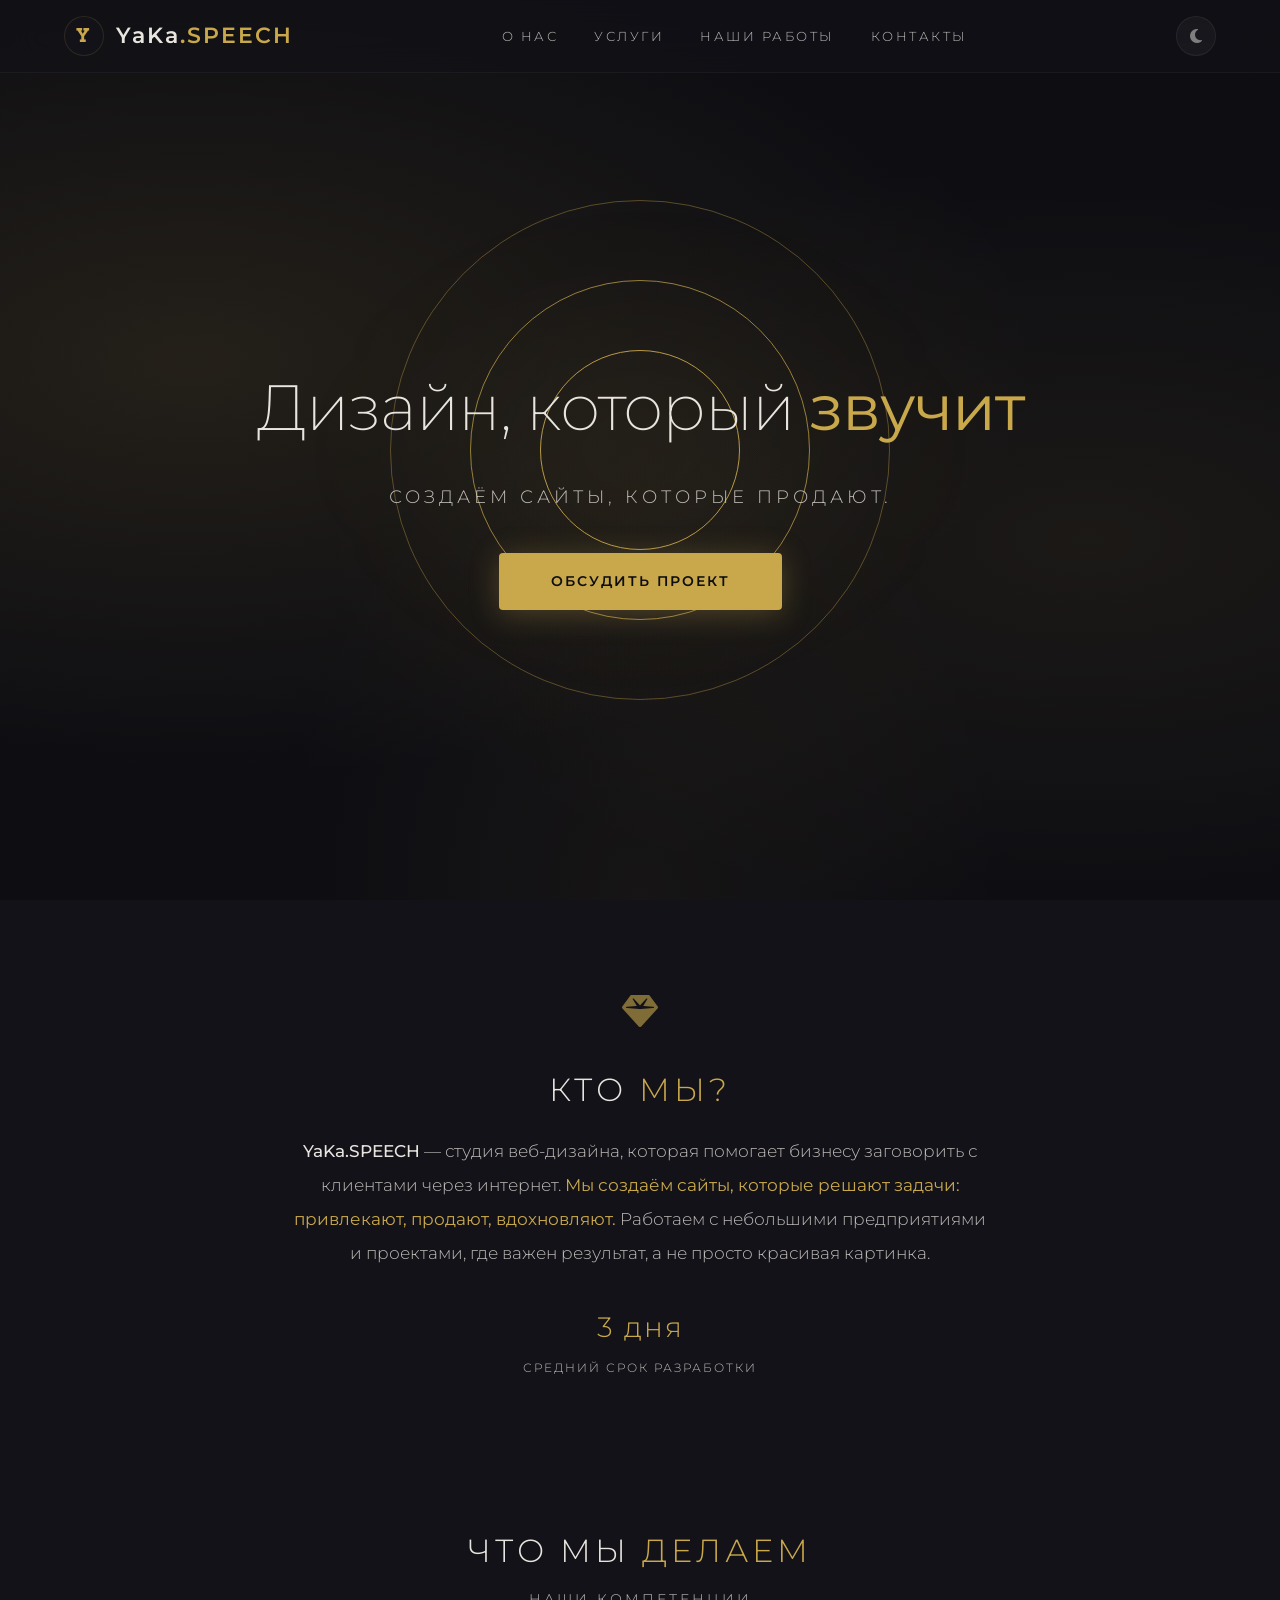
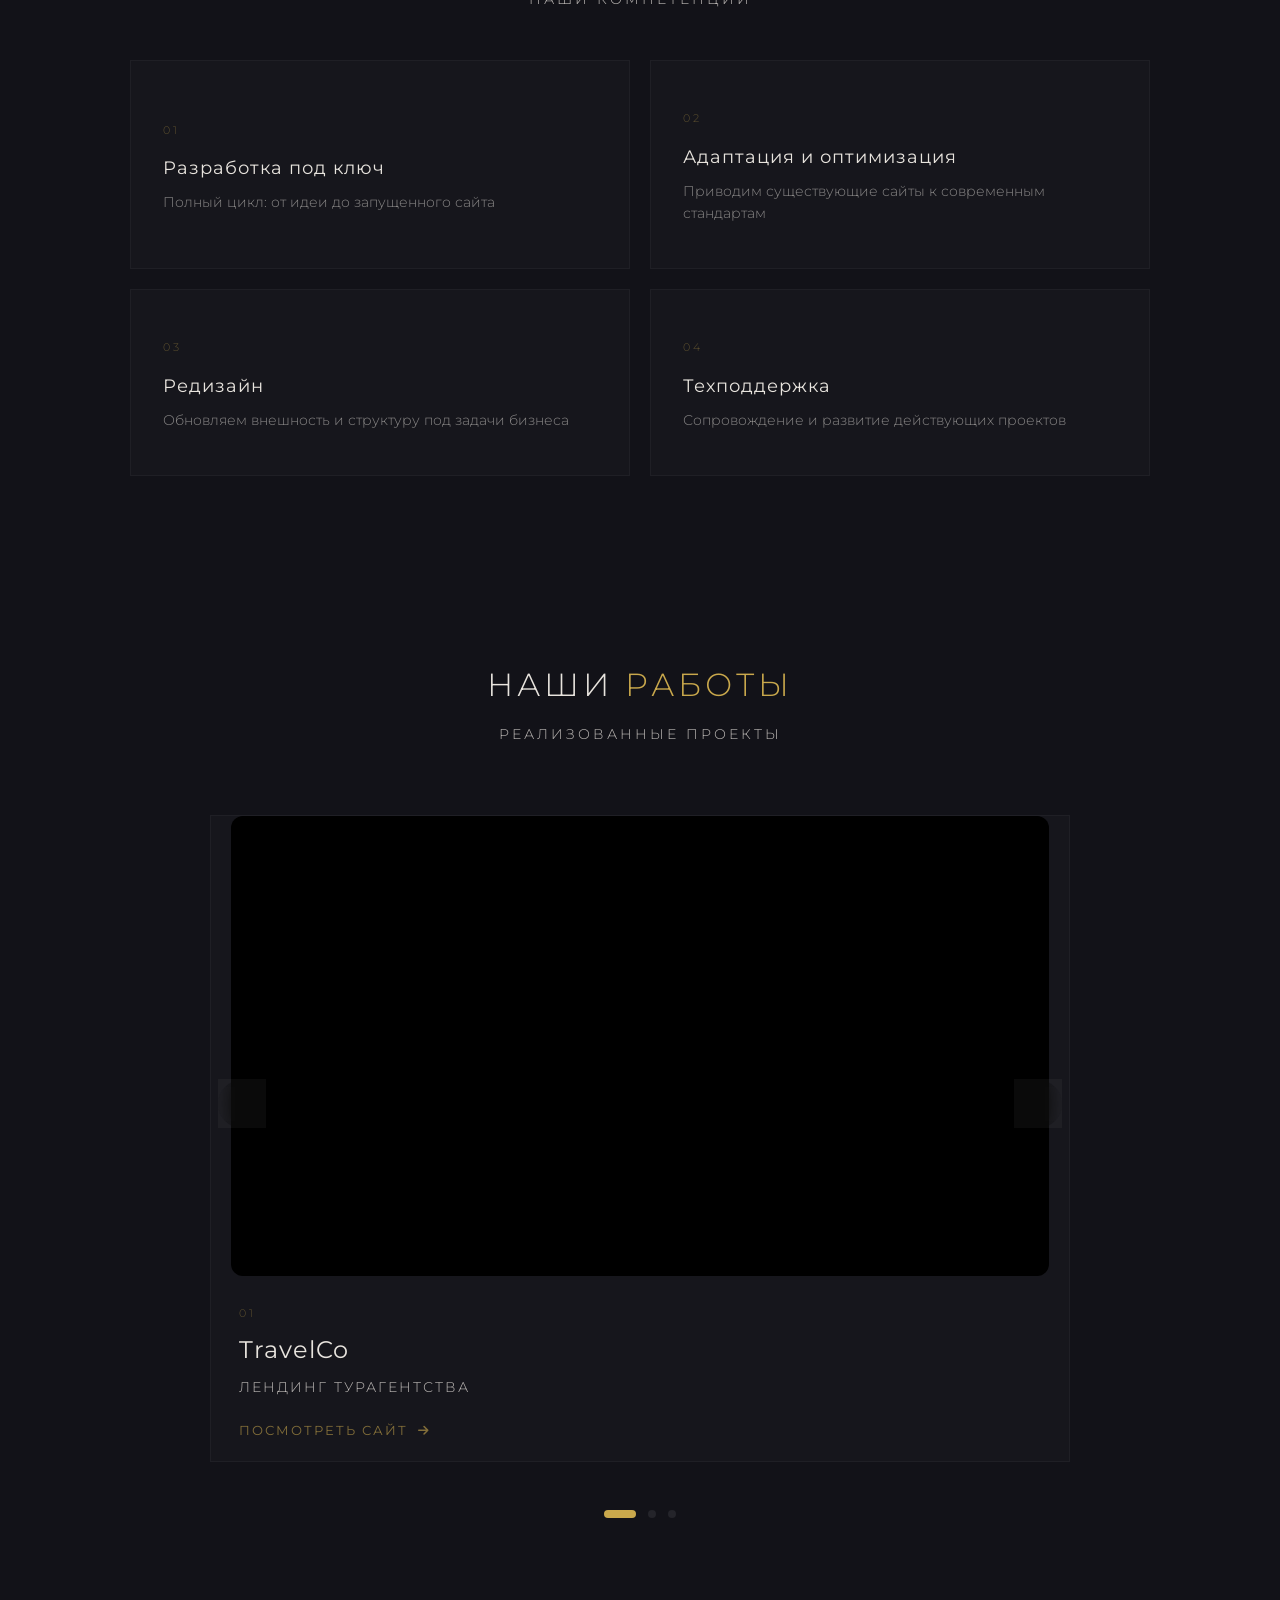
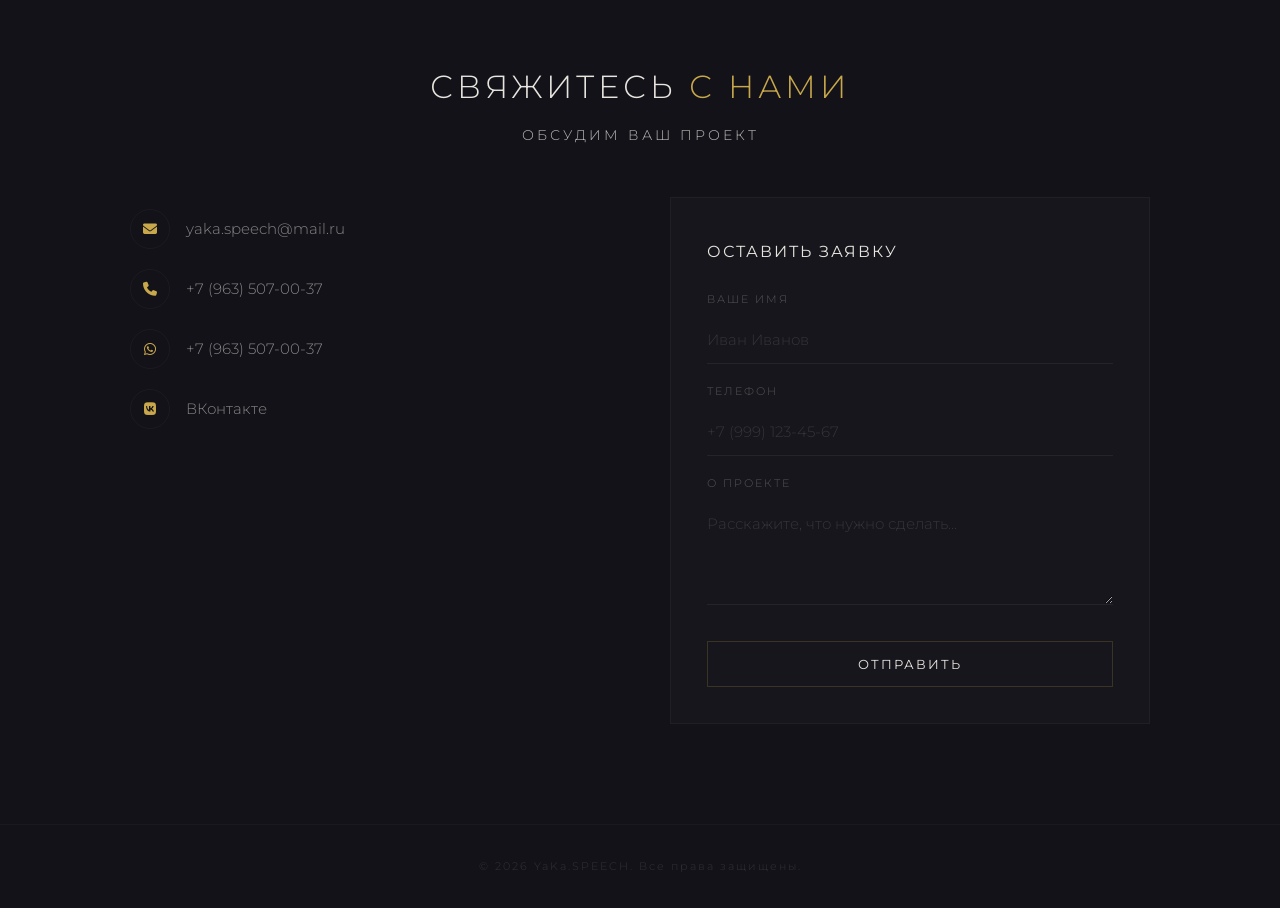
==== commit 04cadf12: "Update index.html  форма" ====
--- a/index.html
+++ b/index.html
@@ -258,7 +258,10 @@
 
             <div class="contact-form">
                 <h3>Оставить заявку</h3>
-                <form action="#" method="post" data-netlify="true" novalidate>
+                <form name="contact" netlify netlify-honeypot="bot-field" novalidate>
+                    <p class="hidden" style="display:none;">
+                        <label>Не заполняйте это поле: <input name="bot-field"></label>
+                    </p>
                     <input type="hidden" name="form-name" value="contact">
                     <div class="form-group">
                         <label for="name">Ваше имя</label>
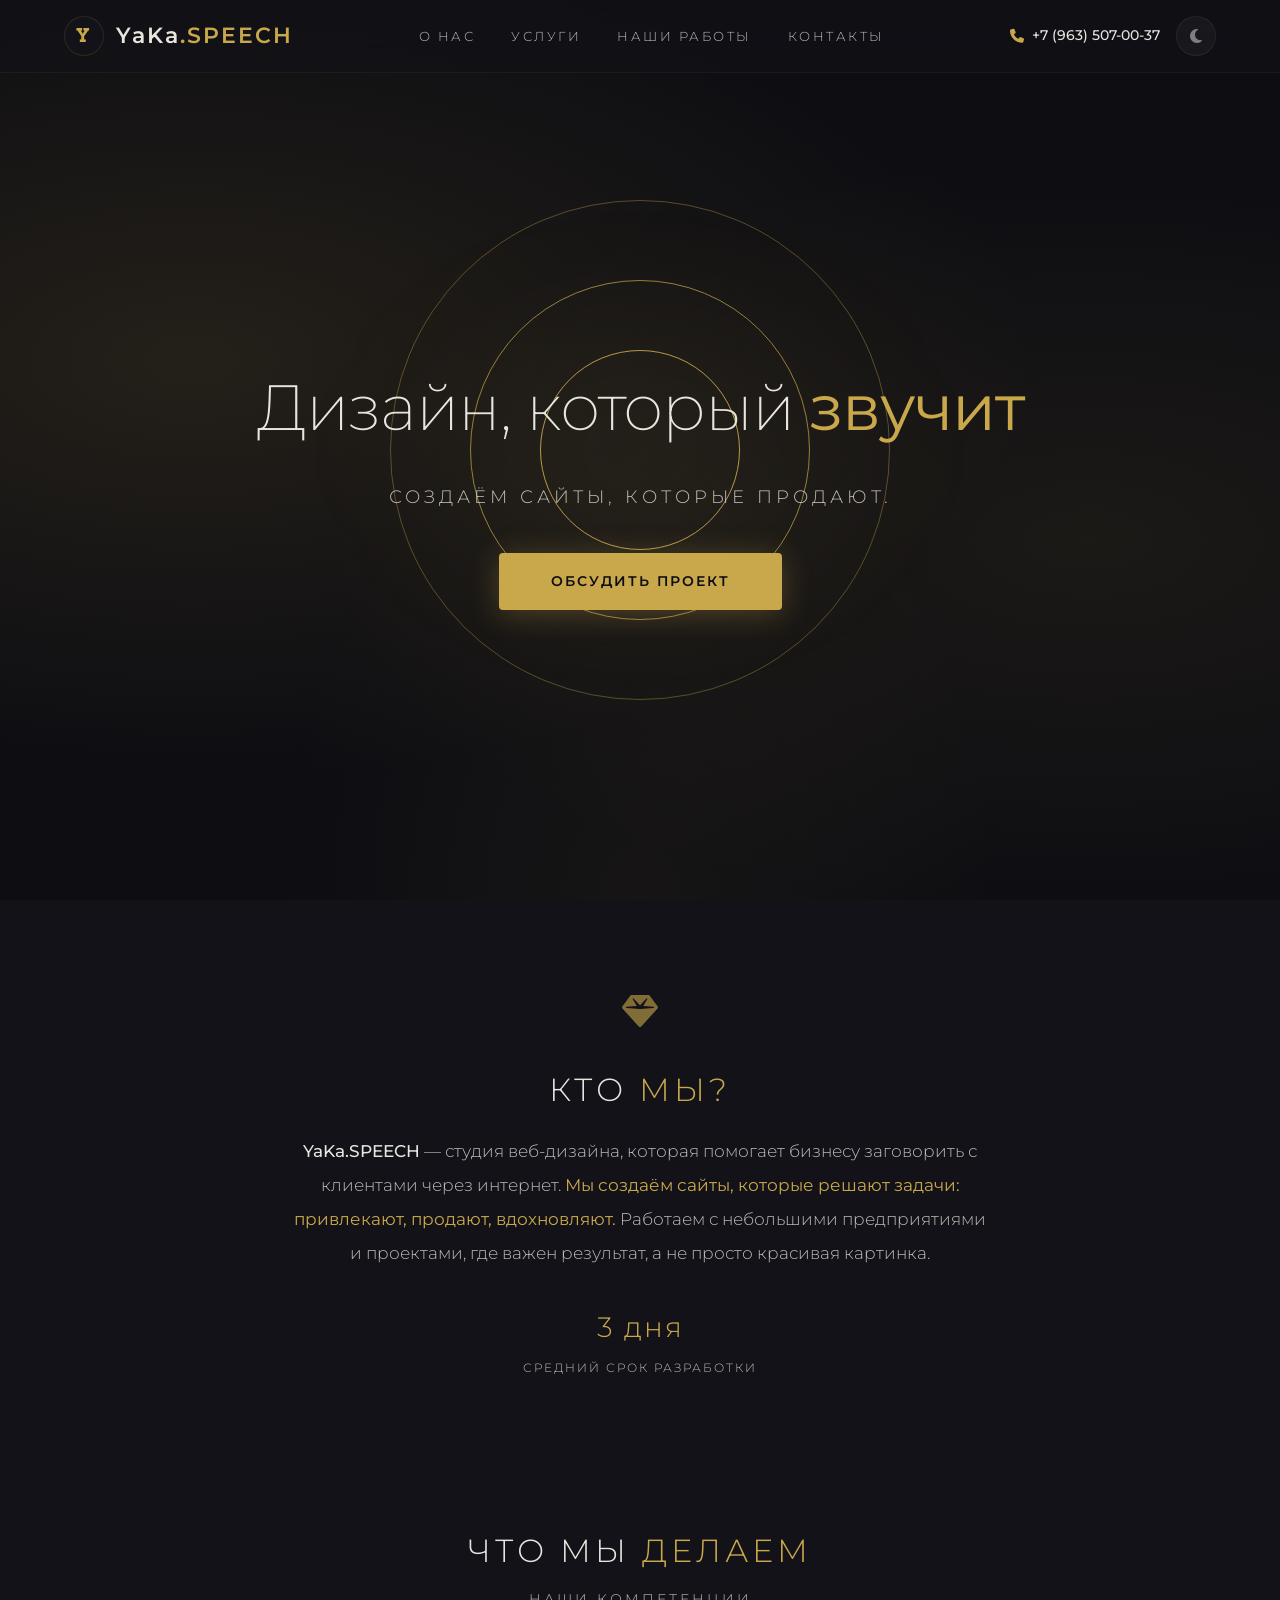
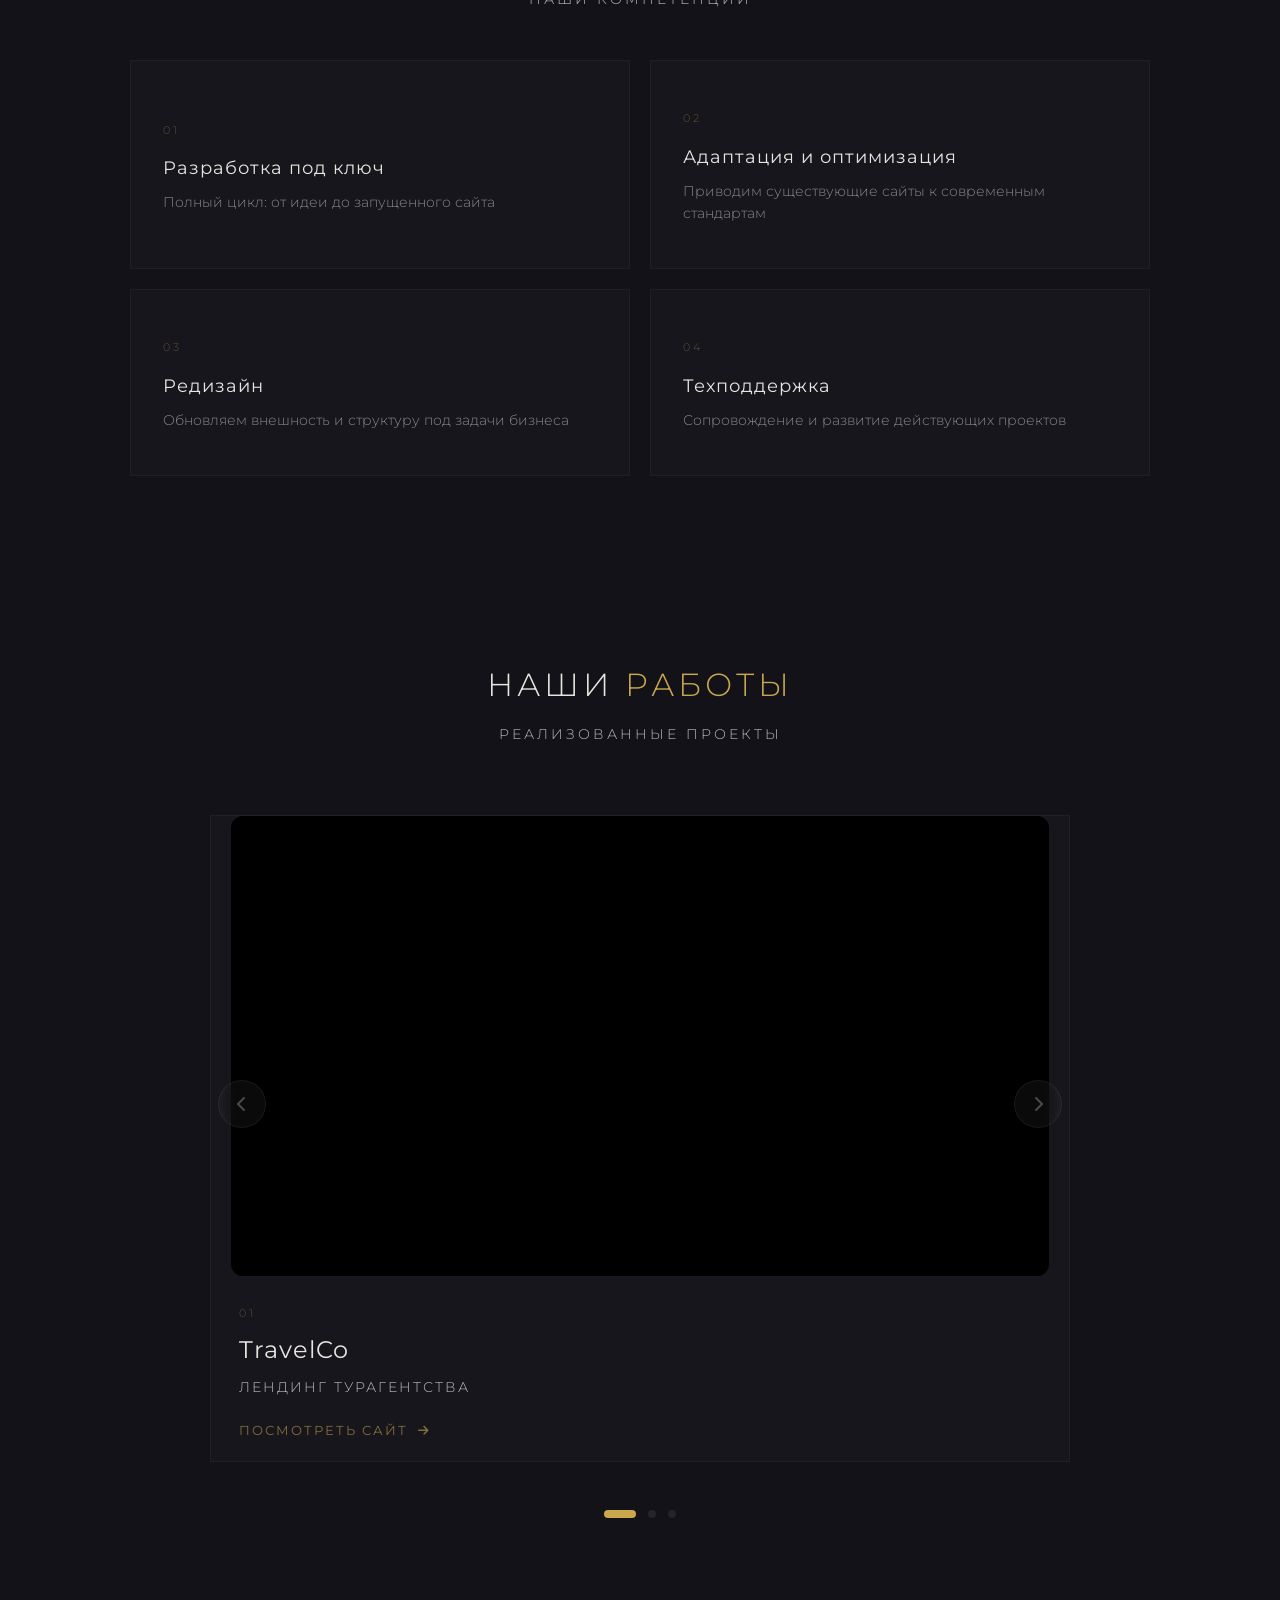
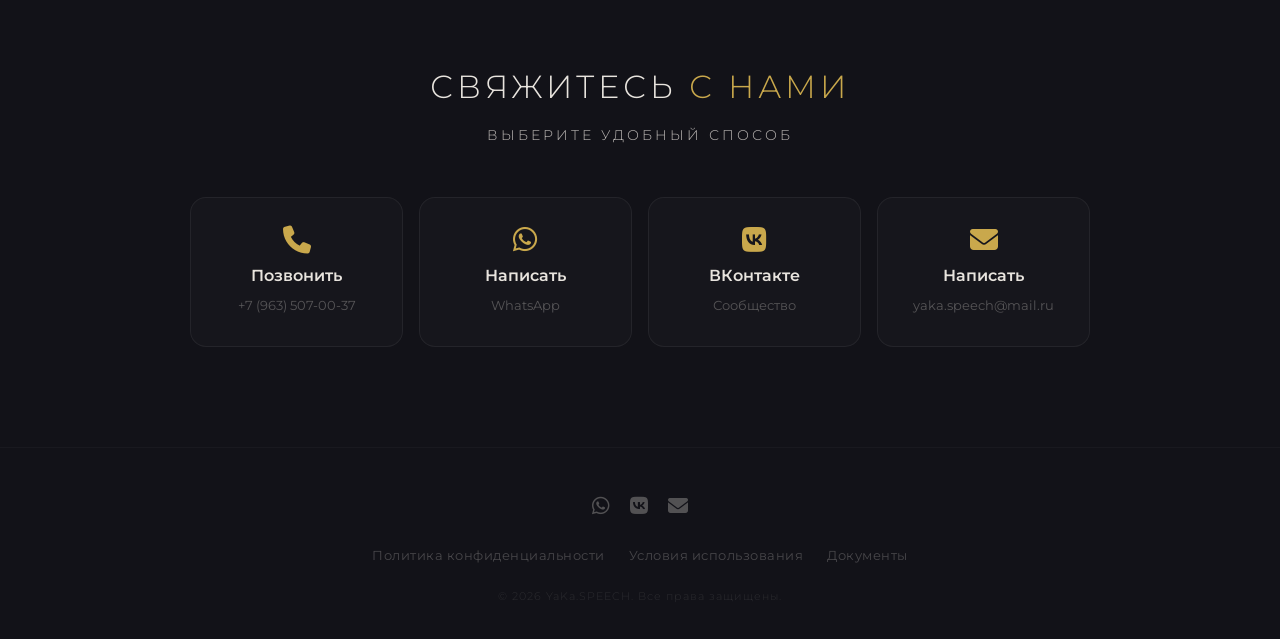
==== commit 7de4d2b2: "обнова 3" ====
--- a/index.html
+++ b/index.html
@@ -5,17 +5,18 @@
     <meta name="viewport" content="width=device-width, initial-scale=1.0">
 
     <!-- ===== SEO ===== -->
-    <title>YaKa.SPEECH — студия веб-разработки. Создаём сайты, которые продают.</title>
-    <meta name="description" content="Разработка сайтов под ключ: лендинги, интернет-магазины, корпоративные сайты. Индивидуальный дизайн, адаптация под любые устройства. Работаем по всей России.">
-
-    <!-- ===== FAVICON ===== -->
-    <link rel="apple-touch-icon" sizes="180x180" href="apple-touch-icon.png">
-    <link rel="icon" type="image/png" sizes="32x32" href="favicon-32x32.png">
-    <link rel="icon" type="image/png" sizes="16x16" href="favicon-16x16.png">
-    <link rel="manifest" href="site.webmanifest">
-    <link rel="mask-icon" href="safari-pinned-tab.svg" color="#c9a84c">
-    <meta name="msapplication-TileColor" content="#0b0b0e">
-    <meta name="theme-color" content="#0b0b0e">
+   <title>YaKa.SPEECH — Разработка сайтов под ключ. Сайты, которые продают.</title>
+<meta name="description" content="Создаём лендинги, интернет-магазины и корпоративные сайты. Индивидуальный дизайн, адаптивность, SEO-база. Работаем по всей России. Гарантия 30 дней. Узнайте стоимость за 1 день!">
+
+   <!-- ===== FAVICON ===== -->
+<link rel="apple-touch-icon" sizes="180x180" href="apple-touch-icon.png">
+<link rel="icon" type="image/png" sizes="32x32" href="favicon-32x32.png">
+<link rel="icon" type="image/png" sizes="16x16" href="favicon-16x16.png">
+<link rel="icon" type="image/png" sizes="120x120" href="favicon-120x120.png">
+<link rel="icon" type="image/svg+xml" href="favicon.svg">
+<link rel="manifest" href="site.webmanifest">
+<meta name="msapplication-TileColor" content="#0b0b0e">
+<meta name="theme-color" content="#0b0b0e"> 
 
     <!-- ===== OPEN GRAPH ===== -->
     <meta property="og:title" content="YaKa.SPEECH — студия веб-разработки">
@@ -34,24 +35,20 @@
 
     <!-- ===== МИКРОРАЗМЕТКА JSON-LD ===== -->
     <script type="application/ld+json">
-    {
-        "@context": "https://schema.org",
+{
+    "@context": "https://schema.org",
+    "@type": "Service",
+    "name": "Разработка сайтов под ключ",
+    "description": "Создаём лендинги, интернет-магазины и корпоративные сайты.",
+    "provider": {
         "@type": "Organization",
         "name": "YaKa.SPEECH",
-        "description": "Студия веб-разработки. Создаём сайты, которые продают.",
-        "url": "https://yakaspeech.ru",
-        "email": "yaka.speech@mail.ru",
-        "telephone": "+7 (999) 123-45-67",
-        "address": {
-            "@type": "PostalAddress",
-            "addressCountry": "RU"
-        },
-        "areaServed": {
-            "@type": "Country",
-            "name": "Россия"
-        }
-    }
-    </script>
+        "url": "https://yakaspeech.netlify.app"
+    },
+    "areaServed": "Россия",
+    "priceRange": "от 15 000 ₽"
+}
+</script>
 
     <!-- ===== ПОДКЛЮЧАЕМЫЕ СТИЛИ ===== -->
     <link rel="stylesheet" href="style.css">
@@ -81,25 +78,28 @@
             </ul>
         </nav>
 
-        <button class="theme-toggle" id="themeToggle" aria-label="Переключить тему">
-            <i class="fas fa-moon" aria-hidden="true"></i>
-        </button>
+        <div class="header-contacts">
+    <a href="tel:+79635070037" class="header-phone">
+        <i class="fas fa-phone" aria-hidden="true"></i>
+        <span>+7 (963) 507-00-37</span>
+    </a>
+    <button class="theme-toggle" id="themeToggle" aria-label="Переключить тему">
+        <i class="fas fa-moon" aria-hidden="true"></i>
+    </button>
+</div>
     </header>
 
     <!-- ===== ГЕРОЙ ===== -->
     <section class="hero" aria-labelledby="hero-title">
-    <!-- Декоративные кольца -->
-    <span class="ring-1"></span>
-    <span class="ring-2"></span>
-    <span class="ring-3"></span>
-    
-    <!-- Контент -->
-    <div class="hero-content">
-        <h1 id="hero-title">Дизайн, который <span class="accent">звучит</span></h1>
-        <p>Создаём сайты, которые продают.</p>
-        <a href="#contact" class="btn">Обсудить проект</a>
-    </div>
-</section>
+        <span class="ring-1"></span>
+        <span class="ring-2"></span>
+        <span class="ring-3"></span>
+        <div class="hero-content">
+            <h1 id="hero-title">Дизайн, который <span class="accent">звучит</span></h1>
+            <p>Создаём сайты, которые продают.</p>
+            <a href="#contact" class="btn">Обсудить проект</a>
+        </div>
+    </section>
 
     <!-- ===== О НАС ===== -->
     <section id="about" aria-labelledby="about-title">
@@ -129,19 +129,16 @@
                 <h3>Разработка под ключ</h3>
                 <p>Полный цикл: от идеи до запущенного сайта</p>
             </div>
-
             <div class="service-card">
                 <span class="card-number">02</span>
                 <h3>Адаптация и оптимизация</h3>
                 <p>Приводим существующие сайты к современным стандартам</p>
             </div>
-
             <div class="service-card">
                 <span class="card-number">03</span>
                 <h3>Редизайн</h3>
                 <p>Обновляем внешность и структуру под задачи бизнеса</p>
             </div>
-
             <div class="service-card">
                 <span class="card-number">04</span>
                 <h3>Техподдержка</h3>
@@ -156,10 +153,7 @@
         <p class="section-subtitle">Реализованные проекты</p>
 
         <div class="works-carousel-wrapper">
-
             <div class="works-carousel">
-
-                <!-- Проект 1: TravelCo -->
                 <div class="work-card active" data-index="0">
                     <div class="video-wrapper">
                         <video autoplay muted loop playsinline>
@@ -176,8 +170,6 @@
                         </a>
                     </div>
                 </div>
-
-                <!-- Проект 2: FitStore -->
                 <div class="work-card" data-index="1">
                     <div class="video-wrapper">
                         <video autoplay muted loop playsinline>
@@ -194,8 +186,6 @@
                         </a>
                     </div>
                 </div>
-
-                <!-- Проект 3: EDU PRO -->
                 <div class="work-card" data-index="2">
                     <div class="video-wrapper">
                         <video autoplay muted loop playsinline>
@@ -212,7 +202,6 @@
                         </a>
                     </div>
                 </div>
-
             </div>
 
             <button class="carousel-btn prev" aria-label="Предыдущий проект">
@@ -221,7 +210,6 @@
             <button class="carousel-btn next" aria-label="Следующий проект">
                 <i class="fas fa-chevron-right" aria-hidden="true"></i>
             </button>
-
         </div>
 
         <div class="carousel-dots" role="tablist" aria-label="Навигация по проектам">
@@ -233,63 +221,54 @@
 
     <!-- ===== КОНТАКТЫ ===== -->
     <section id="contact" class="contact-section" aria-labelledby="contact-title">
-        <h2 class="section-title" id="contact-title">Свяжитесь <span>с нами</span></h2>
-        <p class="section-subtitle">Обсудим ваш проект</p>
-
-        <div class="contact-wrapper">
-            <address class="contact-info">
-                <div class="contact-item">
-                    <i class="fas fa-envelope" aria-hidden="true"></i>
-                    <a href="mailto:yaka.speech@mail.ru">yaka.speech@mail.ru</a>
-                </div>
-                <div class="contact-item">
-                    <i class="fas fa-phone" aria-hidden="true"></i>
-                    <a href="tel:+79635070037">+7 (963) 507-00-37</a>
-                </div>
-                <div class="contact-item">
-                    <i class="fab fa-whatsapp" aria-hidden="true"></i>
-                    <a href="tel:+79635070037">+7 (963) 507-00-37</a>
-                </div>
-                <div class="contact-item">
-                    <i class="fab fa-vk" aria-hidden="true"></i>
-                    <a href="https://vk.ru/club241269877" target="_blank" rel="noopener noreferrer">ВКонтакте</a>
-                </div>
-            </address>
-
-            <div class="contact-form">
-                <h3>Оставить заявку</h3>
-                <form name="contact" netlify netlify-honeypot="bot-field" novalidate>
-                    <p class="hidden" style="display:none;">
-                        <label>Не заполняйте это поле: <input name="bot-field"></label>
-                    </p>
-                    <input type="hidden" name="form-name" value="contact">
-                    <div class="form-group">
-                        <label for="name">Ваше имя</label>
-                        <input type="text" id="name" name="name" placeholder="Иван Иванов" required>
-                    </div>
-
-                    <div class="form-group">
-                        <label for="phone">Телефон</label>
-                        <input type="tel" id="phone" name="phone" placeholder="+7 (999) 123-45-67" required>
-                    </div>
-
-                    <div class="form-group">
-                        <label for="message">О проекте</label>
-                        <textarea id="message" name="message" placeholder="Расскажите, что нужно сделать..." rows="4"></textarea>
-                    </div>
-
-                    <button type="submit" class="btn" id="formSubmit">Отправить</button>
-                    <p id="form-success" style="display: none;"></p>
-                </form>
-            </div>
-        </div>
-    </section>
-
-    <!-- ===== ФУТЕР ===== -->
+    <h2 class="section-title" id="contact-title">Свяжитесь <span>с нами</span></h2>
+    <p class="section-subtitle">Выберите удобный способ</p>
+
+    <div class="contact-buttons">
+        <a href="tel:+79635070037" class="contact-btn phone">
+            <i class="fas fa-phone" aria-hidden="true"></i>
+            <span>Позвонить</span>
+            <small>+7 (963) 507-00-37</small>
+        </a>
+        <a href="https://wa.me/79635070037" target="_blank" rel="noopener noreferrer" class="contact-btn whatsapp">
+            <i class="fab fa-whatsapp" aria-hidden="true"></i>
+            <span>Написать</span>
+            <small>WhatsApp</small>
+        </a>
+        <a href="https://vk.ru/club241269877" target="_blank" rel="noopener noreferrer" class="contact-btn vk">
+            <i class="fab fa-vk" aria-hidden="true"></i>
+            <span>ВКонтакте</span>
+            <small>Сообщество</small>
+        </a>
+        <a href="mailto:yaka.speech@mail.ru" class="contact-btn email">
+            <i class="fas fa-envelope" aria-hidden="true"></i>
+            <span>Написать</span>
+            <small>yaka.speech@mail.ru</small>
+        </a>
+    </div>
+</section>
+
     <footer class="footer" role="contentinfo">
-        <p>&copy; 2026 YaKa.SPEECH. Все права защищены.</p>
-    </footer>
-
+    <div class="footer-socials">
+        <a href="https://wa.me/79635070037" target="_blank" rel="noopener noreferrer" aria-label="WhatsApp">
+            <i class="fab fa-whatsapp"></i>
+        </a>
+        <a href="https://vk.ru/club241269877" target="_blank" rel="noopener noreferrer" aria-label="ВКонтакте">
+            <i class="fab fa-vk"></i>
+        </a>
+        <a href="mailto:yaka.speech@mail.ru" aria-label="Email">
+            <i class="fas fa-envelope"></i>
+        </a>
+    </div>
+
+    <div class="footer-links">
+        <a href="/politika.html">Политика конфиденциальности</a>
+        <a href="/terms.html">Условия использования</a>
+        <a href="/dogovor.html">Документы</a>
+    </div>
+
+    <p>&copy; 2026 YaKa.SPEECH. Все права защищены.</p>
+</footer>
     <!-- ===== СКРИПТЫ ===== -->
     <script src="script.js"></script>
 </body>
--- a/style.css
+++ b/style.css
@@ -1367,3 +1367,256 @@
         right: 16px;
     }
 }
+/* ============================================
+   КОНТАКТЫ В ШАПКЕ
+   ============================================ */
+
+.header-contacts {
+    display: flex;
+    align-items: center;
+    gap: 16px;
+}
+
+.header-phone {
+    display: flex;
+    align-items: center;
+    gap: 8px;
+    color: #e8e4de;
+    text-decoration: none;
+    font-size: 14px;
+    font-weight: 500;
+    transition: color 0.3s ease;
+}
+
+.header-phone i {
+    color: #c9a84c;
+    font-size: 14px;
+}
+
+.header-phone:hover {
+    color: #c9a84c;
+}
+
+.header-email {
+    color: rgba(232, 228, 222, 0.5);
+    font-size: 18px;
+    transition: color 0.3s ease;
+}
+
+.header-email:hover {
+    color: #c9a84c;
+}
+
+/* ============================================
+   КРУПНЫЕ КНОПКИ-ССЫЛКИ (СВЯЖИТЕСЬ С НАМИ)
+   ============================================ */
+
+.contact-buttons {
+    display: grid;
+    grid-template-columns: repeat(auto-fit, minmax(200px, 1fr));
+    gap: 16px;
+    max-width: 900px;
+    margin: 0 auto;
+}
+
+.contact-btn {
+    display: flex;
+    flex-direction: column;
+    align-items: center;
+    justify-content: center;
+    gap: 4px;
+    padding: 28px 20px;
+    border-radius: 16px;
+    text-decoration: none;
+    transition: all 0.3s ease;
+    border: 1px solid rgba(255, 255, 255, 0.06);
+    background: rgba(255, 255, 255, 0.02);
+}
+
+.contact-btn i {
+    font-size: 28px;
+    margin-bottom: 4px;
+    color: #c9a84c;
+}
+
+.contact-btn span {
+    font-size: 16px;
+    font-weight: 600;
+    color: #e8e4de;
+}
+
+.contact-btn small {
+    font-size: 13px;
+    opacity: 0.6;
+    color: rgba(232, 228, 222, 0.5);
+}
+
+.contact-btn:hover {
+    transform: translateY(-4px);
+    border-color: rgba(201, 168, 76, 0.3);
+    background: rgba(201, 168, 76, 0.04);
+}
+
+/* ============================================
+   ФУТЕР С ИКОНКАМИ СОЦСЕТЕЙ И ДОКУМЕНТАМИ
+   ============================================ */
+
+.footer {
+    text-align: center;
+    padding: 40px 20px 32px;
+    border-top: 1px solid rgba(255, 255, 255, 0.03);
+}
+
+.footer-socials {
+    display: flex;
+    justify-content: center;
+    gap: 20px;
+    margin-bottom: 20px;
+}
+
+.footer-socials a {
+    color: rgba(232, 228, 222, 0.3);
+    font-size: 20px;
+    transition: color 0.3s ease, transform 0.3s ease;
+}
+
+.footer-socials a:hover {
+    color: #c9a84c;
+    transform: translateY(-2px);
+}
+
+.footer-links {
+    display: flex;
+    justify-content: center;
+    gap: 24px;
+    flex-wrap: wrap;
+    margin-bottom: 20px;
+    font-size: 13px;
+}
+
+.footer-links a {
+    color: rgba(232, 228, 222, 0.25);
+    text-decoration: none;
+    transition: color 0.3s ease;
+    letter-spacing: 0.5px;
+}
+
+.footer-links a:hover {
+    color: #c9a84c;
+}
+
+.footer p {
+    color: rgba(232, 228, 222, 0.12);
+    font-size: 11px;
+    font-weight: 300;
+    letter-spacing: 1px;
+}
+
+/* ============================================
+   СВЕТЛАЯ ТЕМА
+   ============================================ */
+
+body.light-theme .header-phone {
+    color: #1a1a1e;
+}
+
+body.light-theme .header-email {
+    color: rgba(26, 26, 30, 0.4);
+}
+
+body.light-theme .header-email:hover {
+    color: #a07c2e;
+}
+
+body.light-theme .contact-btn {
+    background: rgba(255, 255, 255, 0.5);
+    border-color: rgba(26, 26, 30, 0.06);
+}
+
+body.light-theme .contact-btn i {
+    color: #a07c2e;
+}
+
+body.light-theme .contact-btn span {
+    color: #1a1a1e;
+}
+
+body.light-theme .contact-btn small {
+    color: rgba(26, 26, 30, 0.4);
+}
+
+body.light-theme .contact-btn:hover {
+    background: #ffffff;
+    border-color: rgba(160, 124, 46, 0.15);
+}
+
+body.light-theme .footer-socials a {
+    color: rgba(26, 26, 30, 0.2);
+}
+
+body.light-theme .footer-socials a:hover {
+    color: #a07c2e;
+}
+
+body.light-theme .footer-links a {
+    color: rgba(26, 26, 30, 0.2);
+}
+
+body.light-theme .footer-links a:hover {
+    color: #a07c2e;
+}
+
+body.light-theme .footer {
+    border-top-color: rgba(26, 26, 30, 0.06);
+}
+
+body.light-theme .footer p {
+    color: rgba(26, 26, 30, 0.15);
+}
+
+/* ============================================
+   АДАПТИВ
+   ============================================ */
+
+@media (max-width: 768px) {
+    .header-phone span {
+        display: none;
+    }
+    .contact-buttons {
+        grid-template-columns: 1fr 1fr;
+    }
+    .footer-links {
+        gap: 16px;
+        font-size: 12px;
+    }
+}
+
+@media (max-width: 576px) {
+    .header-contacts {
+        gap: 10px;
+    }
+    .header-phone span {
+        display: none;
+    }
+    .contact-buttons {
+        grid-template-columns: 1fr 1fr;
+        gap: 10px;
+    }
+    .contact-btn {
+        padding: 20px 12px;
+    }
+    .contact-btn i {
+        font-size: 22px;
+    }
+    .contact-btn span {
+        font-size: 14px;
+    }
+    .contact-btn small {
+        font-size: 11px;
+    }
+    .footer-links {
+        flex-direction: column;
+        gap: 6px;
+        font-size: 12px;
+    }
+}
